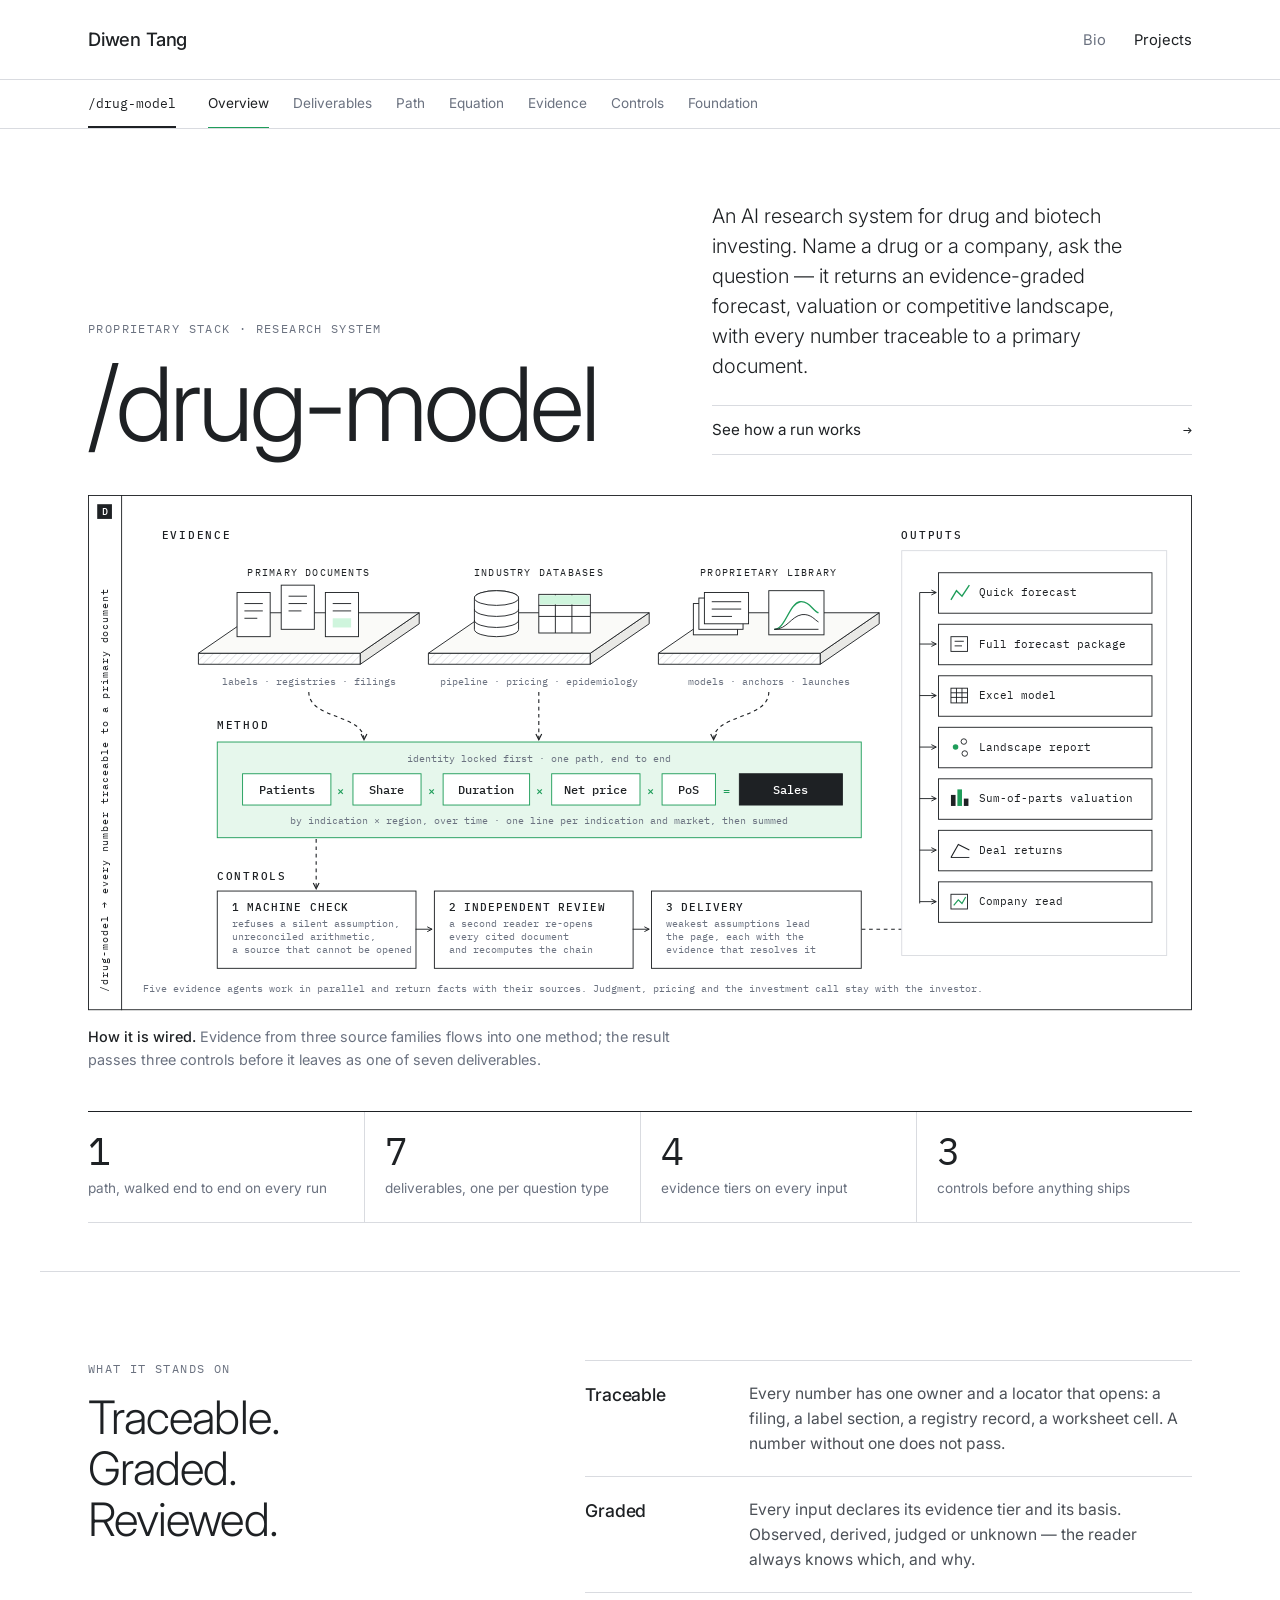
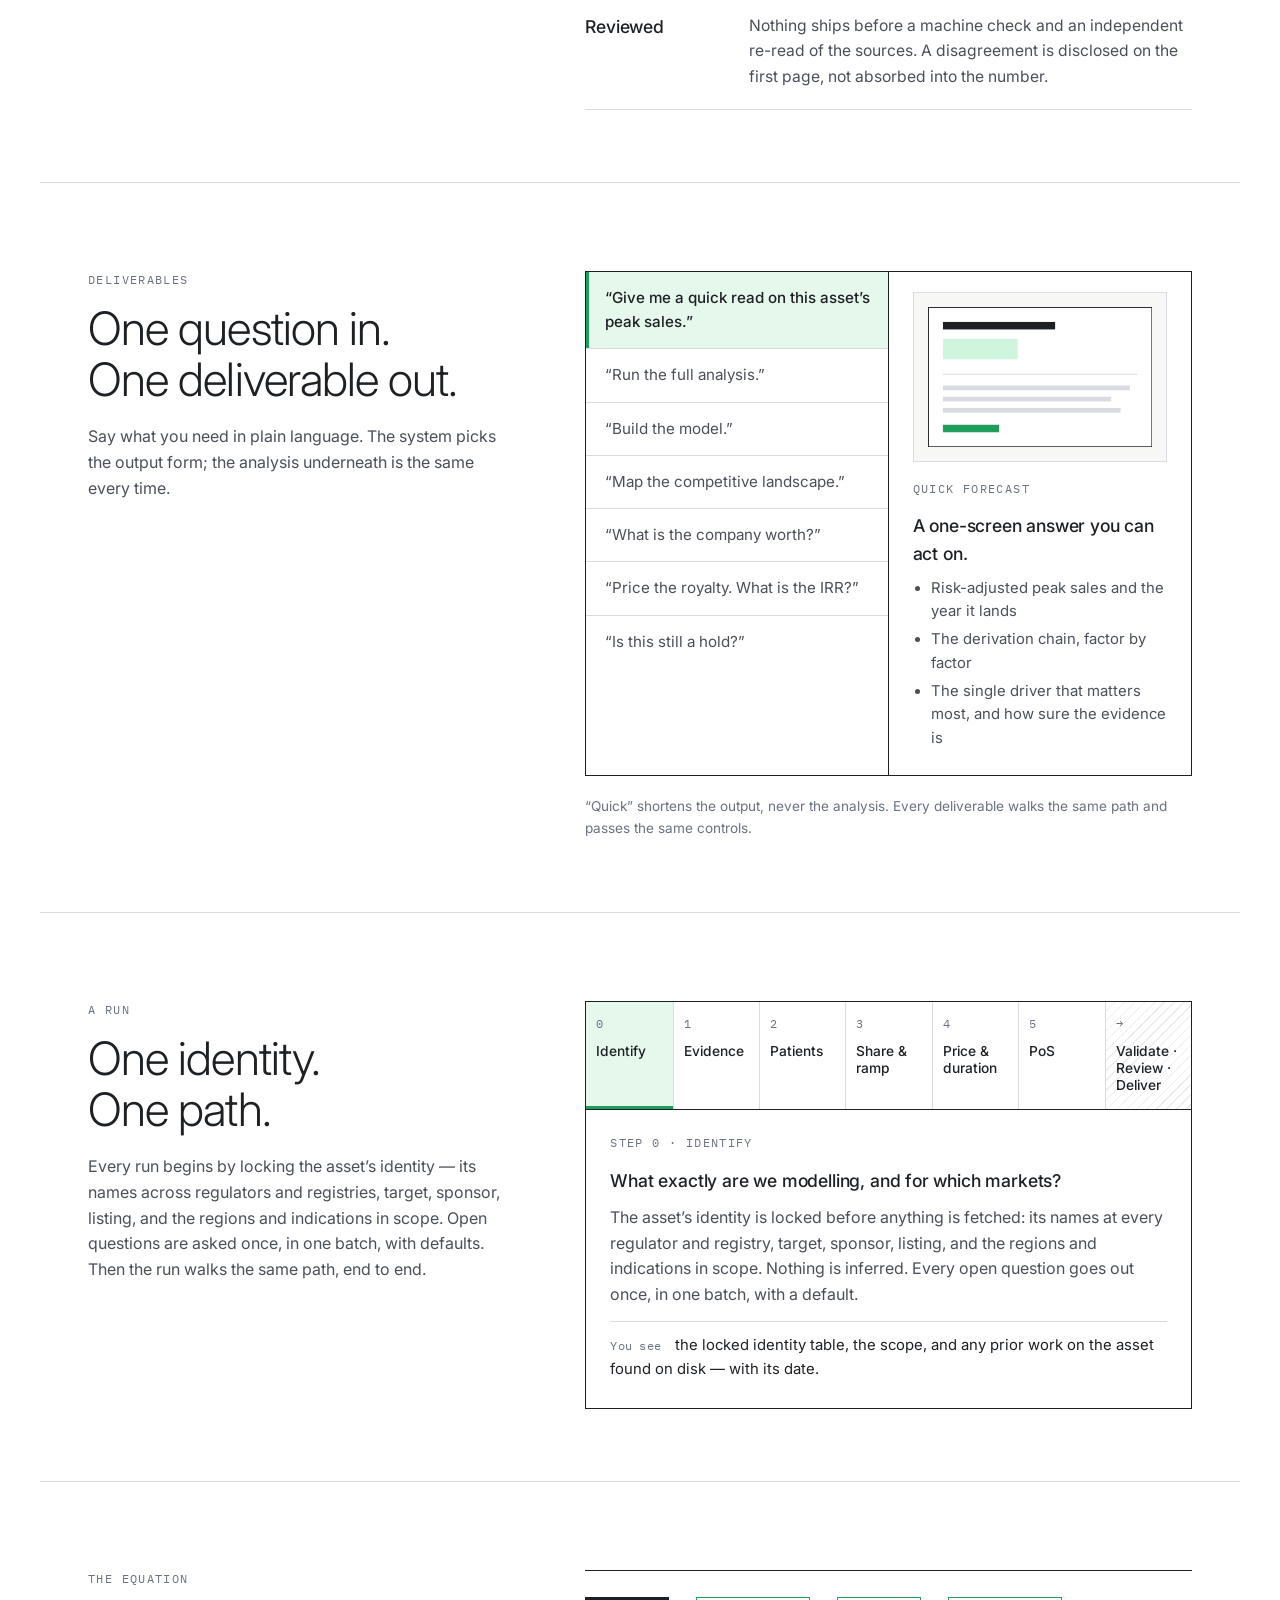
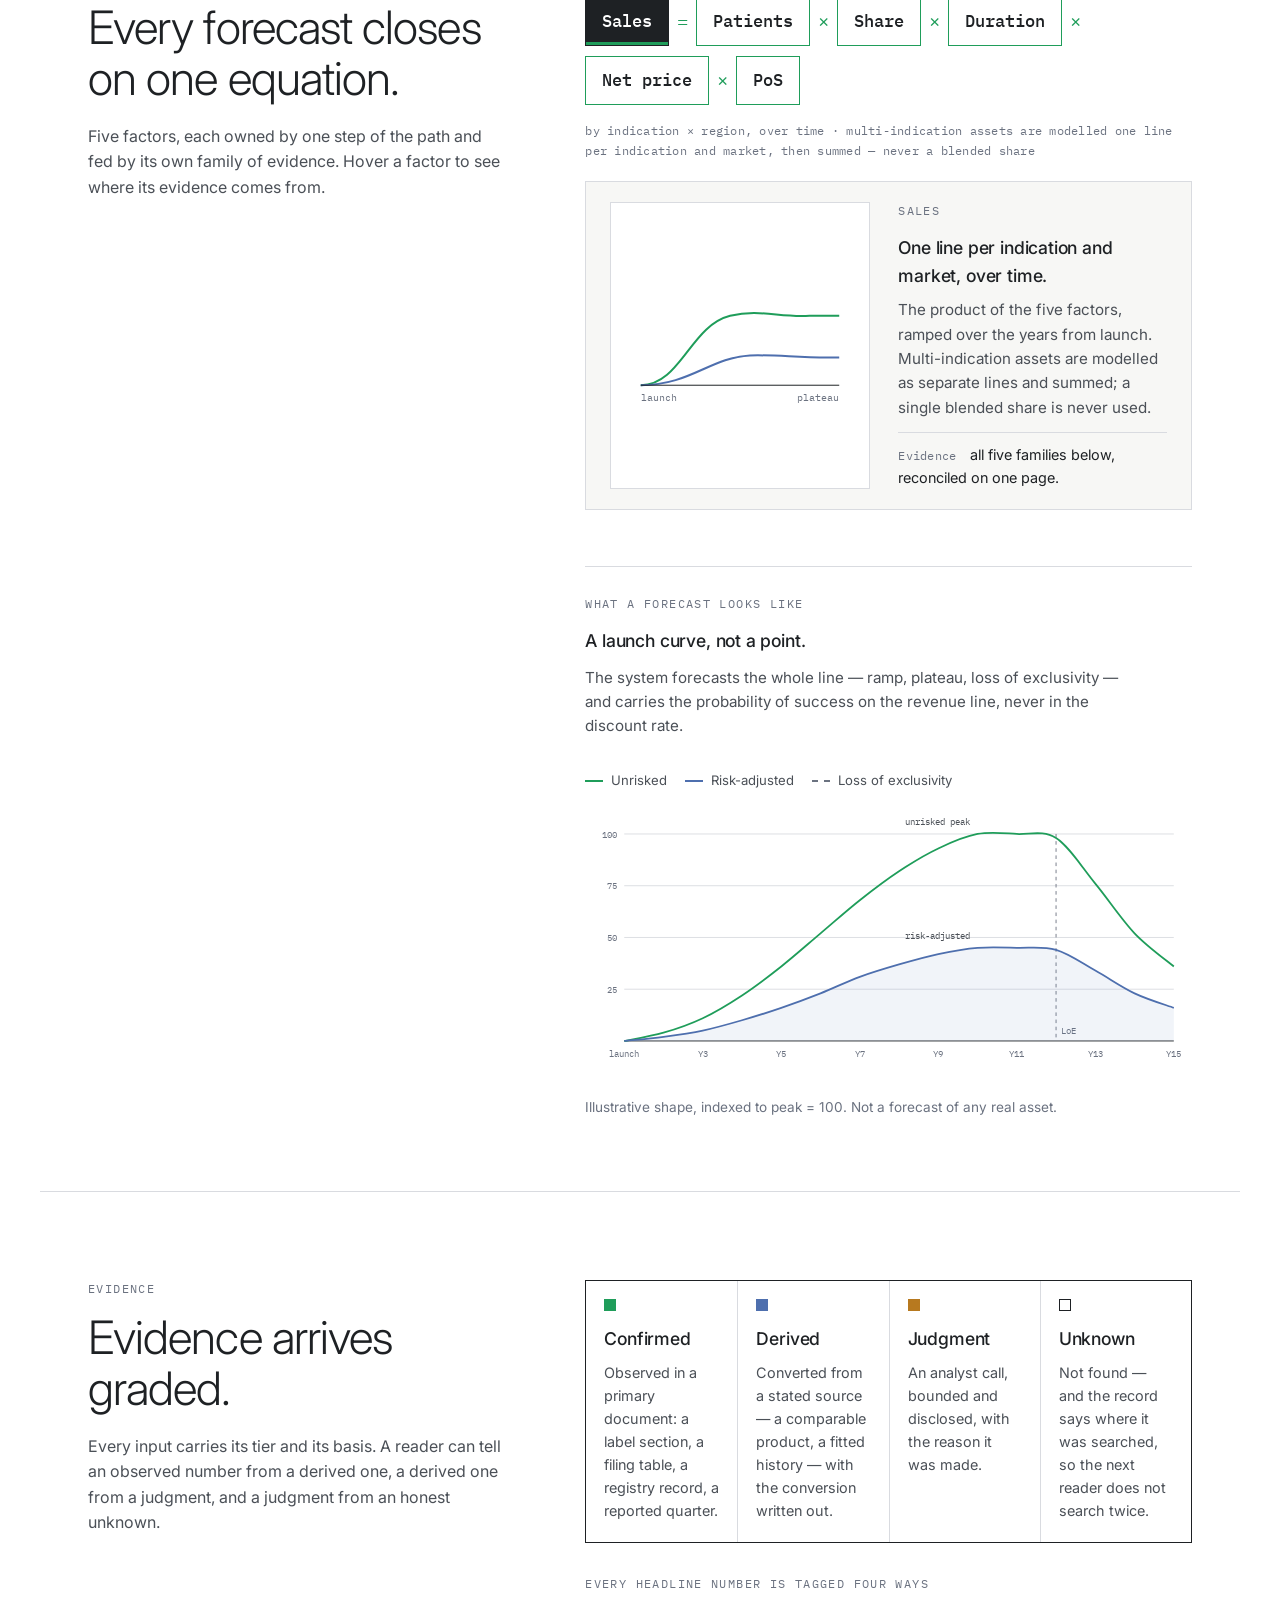
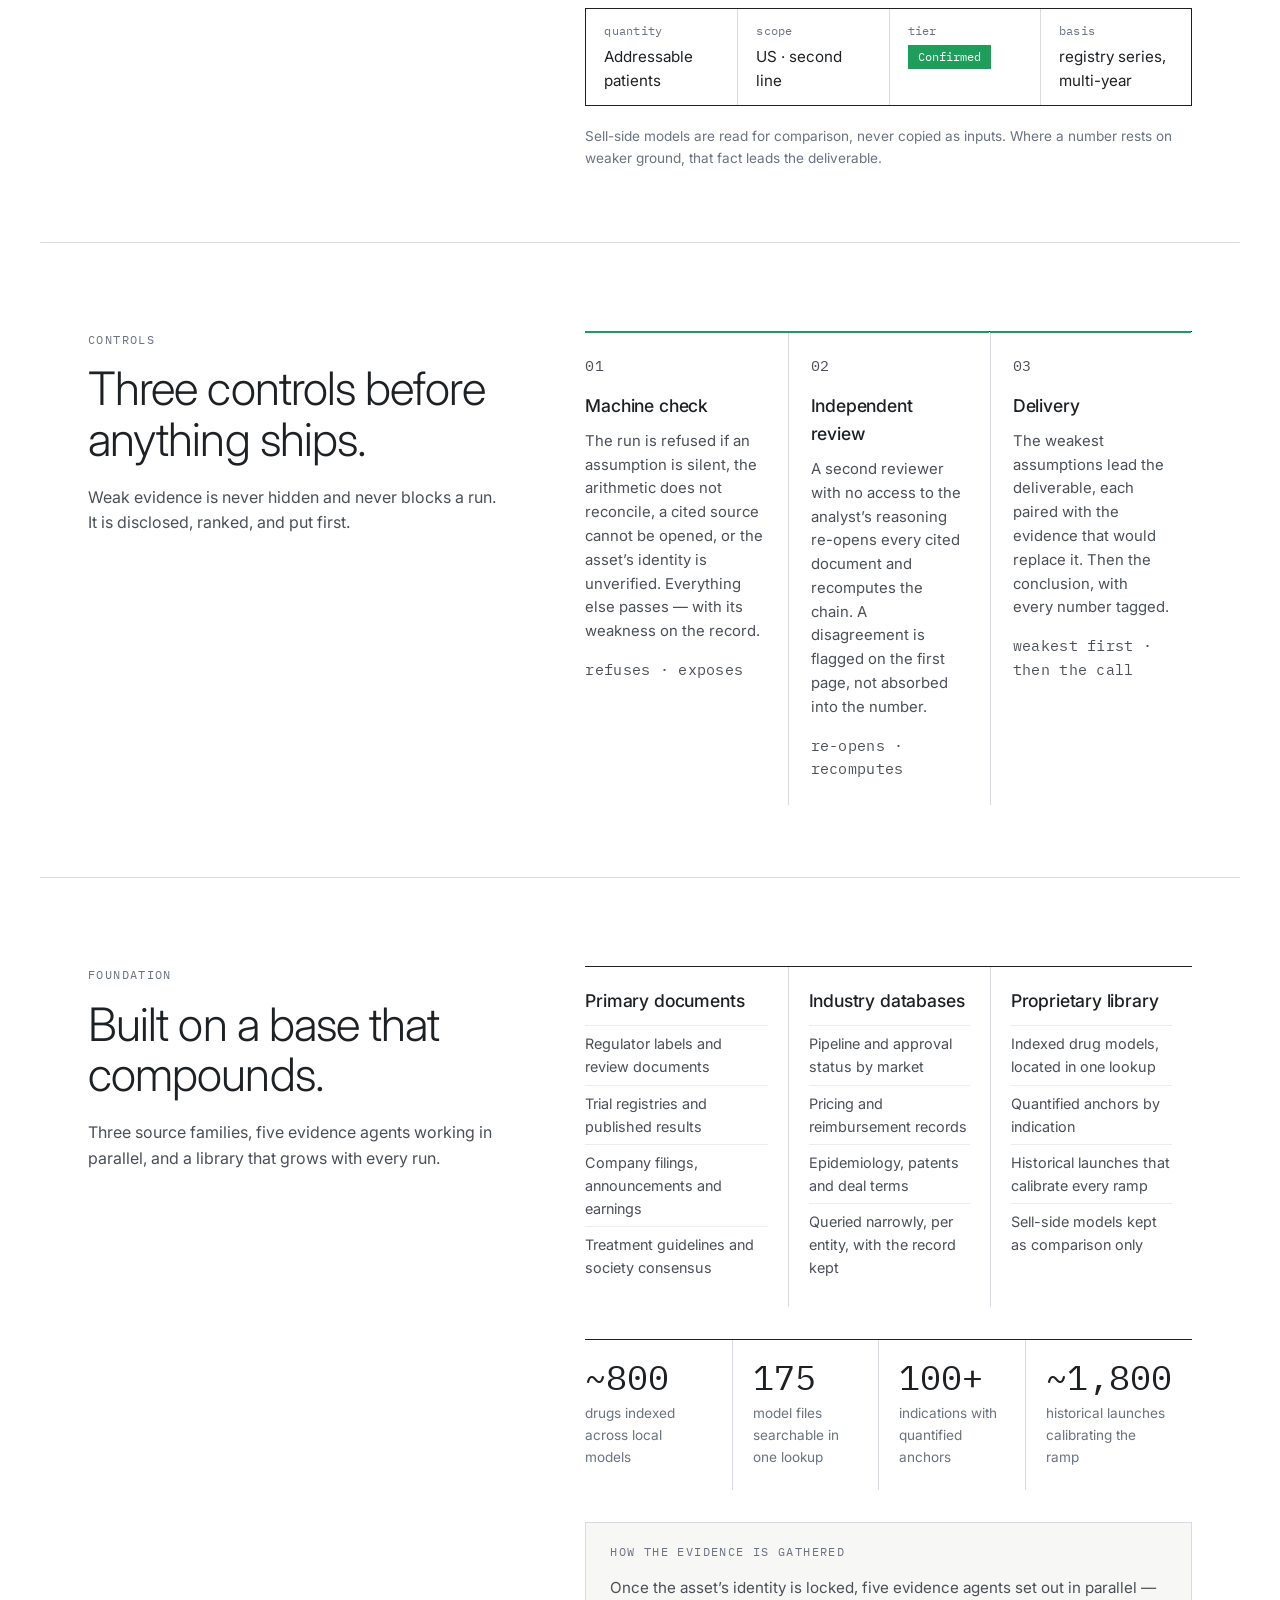
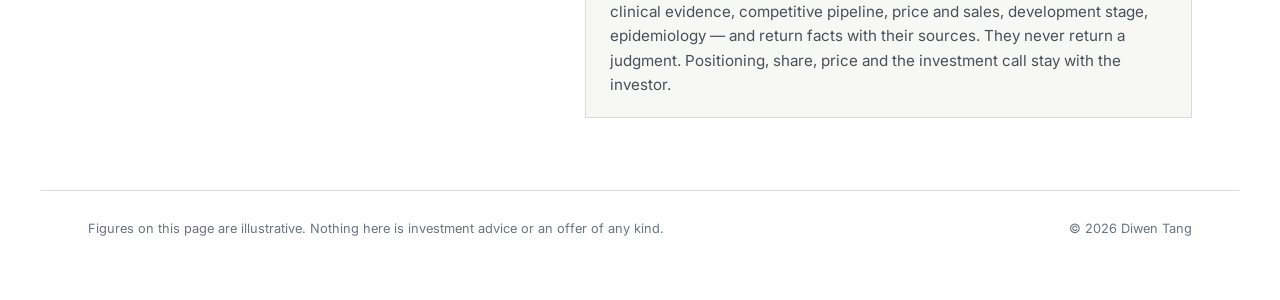
==== drug-model.html @ 46a9dced "Add /drug-model page; unify site type system; Projects as catalogue - drug-model.html/.css/.js: Foun" ====
<!DOCTYPE html>
<html lang="en">
<head>
<meta charset="UTF-8">
<meta name="viewport" content="width=device-width, initial-scale=1.0">
<title>/drug-model — Diwen Tang</title>
<meta name="description" content="/drug-model is an AI research system for drug and biotech investing: name a drug or a company, ask the question, and get an evidence-graded forecast, valuation or competitive landscape with every number traceable to a primary document.">
<link rel="icon" type="image/png" href="favicon.png">
<link rel="preconnect" href="https://fonts.googleapis.com">
<link rel="preconnect" href="https://fonts.gstatic.com" crossorigin>
<link href="https://fonts.googleapis.com/css2?family=Inter:wght@300;400;500;600&family=IBM+Plex+Mono:wght@400;500&display=swap" rel="stylesheet">
<link rel="stylesheet" href="style.css">
<link rel="stylesheet" href="drug-model.css">
</head>
<body class="dm">

<header>
  <div class="header-inner">
    <div class="site-title"><a href="index.html">Diwen Tang</a></div>
    <button class="hamburger" onclick="document.querySelector('.nav-links').classList.toggle('open')" aria-label="Menu">☰</button>
    <ul class="nav-links">
      <li><a href="index.html">Bio</a></li>
      <li><a href="projects.html" aria-current="page">Projects</a></li>
    </ul>
  </div>
</header>

<nav class="subnav" aria-label="Page sections">
  <div class="subnav-inner">
    <span class="subnav-brand">/drug-model</span>
    <ul>
      <li><a href="#overview">Overview</a></li>
      <li><a href="#deliverables">Deliverables</a></li>
      <li><a href="#path">Path</a></li>
      <li><a href="#equation">Equation</a></li>
      <li><a href="#evidence">Evidence</a></li>
      <li><a href="#controls">Controls</a></li>
      <li><a href="#foundation">Foundation</a></li>
    </ul>
  </div>
</nav>

<main class="dm-main">

<!-- ───────────────────────── HERO ───────────────────────── -->
<section id="overview" class="hero wrap">
  <div class="hero-grid">
    <div class="hero-title">
      <p class="eyebrow">Proprietary stack · Research system</p>
      <h1>/drug-model</h1>
    </div>
    <div class="hero-copy">
      <p class="lede">An AI research system for drug and biotech investing. Name a drug or a company, ask the question — it returns an evidence-graded forecast, valuation or competitive landscape, with every number traceable to a primary document.</p>
      <div class="arrow-links">
        <a href="#path">See how a run works <span>→</span></a>
      </div>
    </div>
  </div>

  <figure class="blueprint-wrap" aria-labelledby="bp-caption">
    <div class="blueprint-scroll">
    <svg class="blueprint" viewBox="0 0 1200 560" xmlns="http://www.w3.org/2000/svg" role="img" aria-label="Blueprint of the system: evidence from primary documents, industry databases and a proprietary library flows into one method, passes three controls and leaves as one of seven deliverables.">
      <defs>
        <pattern id="hatch" width="6" height="6" patternUnits="userSpaceOnUse" patternTransform="rotate(45)">
          <line x1="0" y1="0" x2="0" y2="6" stroke="#c9ccd2" stroke-width="1"/>
        </pattern>
        <marker id="chev" viewBox="0 0 8 8" refX="7" refY="4" markerWidth="7" markerHeight="7" orient="auto">
          <path d="M1,1 L7,4 L1,7" fill="none" stroke="currentColor" stroke-width="1.2"/>
        </marker>
      </defs>

      <!-- frame -->
      <rect x="0.5" y="0.5" width="1199" height="559" fill="#fff" stroke="#1e2124"/>
      <!-- left strip -->
      <line x1="36.5" y1="0" x2="36.5" y2="560" stroke="#1e2124"/>
      <rect x="10" y="10" width="16" height="16" fill="#1e2124"/>
      <text x="18" y="22" class="bp-mark" text-anchor="middle">D</text>
      <text class="bp-strip" transform="rotate(-90 22 540)" x="22" y="540">/drug-model → every number traceable to a primary document</text>

      <!-- ===== EVIDENCE ===== -->
      <text x="80" y="48" class="bp-cap">Evidence</text>

      <!-- platform 1: primary documents -->
      <g class="bp-group" data-hl="l-e1" transform="translate(240,0)">
        <text x="0" y="88" class="bp-label" text-anchor="middle">PRIMARY DOCUMENTS</text>
        <polygon points="-120,172 56,172 56,184 -120,184" fill="url(#hatch)" stroke="#1e2124"/>
        <polygon points="56,172 120,128 120,140 56,184" fill="#e9e9e6" stroke="#1e2124"/>
        <polygon points="-120,172 -56,128 120,128 56,172" fill="#fafaf8" stroke="#1e2124"/>
        <!-- documents -->
        <g class="bp-item">
          <rect x="-78" y="106" width="36" height="48" fill="#fff" stroke="#1e2124"/>
          <line x1="-70" y1="118" x2="-50" y2="118" stroke="#1e2124"/><line x1="-70" y1="126" x2="-50" y2="126" stroke="#1e2124"/><line x1="-70" y1="134" x2="-56" y2="134" stroke="#1e2124"/>
          <rect x="-30" y="98" width="36" height="48" fill="#fff" stroke="#1e2124"/>
          <line x1="-22" y1="110" x2="-2" y2="110" stroke="#1e2124"/><line x1="-22" y1="118" x2="-2" y2="118" stroke="#1e2124"/><line x1="-22" y1="126" x2="-8" y2="126" stroke="#1e2124"/>
          <rect x="18" y="106" width="36" height="48" fill="#fff" stroke="#1e2124"/>
          <line x1="26" y1="118" x2="46" y2="118" stroke="#1e2124"/><line x1="26" y1="126" x2="46" y2="126" stroke="#1e2124"/><rect x="26" y="134" width="20" height="10" fill="#cff5dd" stroke="none"/>
        </g>
        <text x="0" y="206" class="bp-sub" text-anchor="middle">labels · registries · filings</text>
      </g>

      <!-- platform 2: industry databases -->
      <g class="bp-group" data-hl="l-e2" transform="translate(490,0)">
        <text x="0" y="88" class="bp-label" text-anchor="middle">INDUSTRY DATABASES</text>
        <polygon points="-120,172 56,172 56,184 -120,184" fill="url(#hatch)" stroke="#1e2124"/>
        <polygon points="56,172 120,128 120,140 56,184" fill="#e9e9e6" stroke="#1e2124"/>
        <polygon points="-120,172 -56,128 120,128 56,172" fill="#fafaf8" stroke="#1e2124"/>
        <g class="bp-item">
          <!-- cylinder -->
          <path d="M-70,112 a24,8 0 0 1 48,0 v34 a24,8 0 0 1 -48,0 z" fill="#fff" stroke="#1e2124"/>
          <ellipse cx="-46" cy="112" rx="24" ry="8" fill="#fff" stroke="#1e2124"/>
          <path d="M-70,124 a24,8 0 0 0 48,0" fill="none" stroke="#1e2124"/>
          <path d="M-70,136 a24,8 0 0 0 48,0" fill="none" stroke="#1e2124"/>
          <!-- table -->
          <rect x="0" y="108" width="56" height="42" fill="#fff" stroke="#1e2124"/>
          <line x1="0" y1="120" x2="56" y2="120" stroke="#1e2124"/><line x1="0" y1="132" x2="56" y2="132" stroke="#1e2124"/>
          <line x1="18" y1="108" x2="18" y2="150" stroke="#1e2124"/><line x1="36" y1="108" x2="36" y2="150" stroke="#1e2124"/>
          <rect x="1" y="109" width="54" height="10" fill="#cff5dd" stroke="none"/>
        </g>
        <text x="0" y="206" class="bp-sub" text-anchor="middle">pipeline · pricing · epidemiology</text>
      </g>

      <!-- platform 3: proprietary library -->
      <g class="bp-group" data-hl="l-e3" transform="translate(740,0)">
        <text x="0" y="88" class="bp-label" text-anchor="middle">PROPRIETARY LIBRARY</text>
        <polygon points="-120,172 56,172 56,184 -120,184" fill="url(#hatch)" stroke="#1e2124"/>
        <polygon points="56,172 120,128 120,140 56,184" fill="#e9e9e6" stroke="#1e2124"/>
        <polygon points="-120,172 -56,128 120,128 56,172" fill="#fafaf8" stroke="#1e2124"/>
        <g class="bp-item">
          <!-- stacked sheets -->
          <rect x="-82" y="118" width="48" height="34" fill="#fff" stroke="#1e2124"/>
          <rect x="-76" y="112" width="48" height="34" fill="#fff" stroke="#1e2124"/>
          <rect x="-70" y="106" width="48" height="34" fill="#fff" stroke="#1e2124"/>
          <line x1="-62" y1="116" x2="-30" y2="116" stroke="#1e2124"/><line x1="-62" y1="124" x2="-30" y2="124" stroke="#1e2124"/><line x1="-62" y1="132" x2="-40" y2="132" stroke="#1e2124"/>
          <!-- launch curves -->
          <rect x="0" y="104" width="60" height="48" fill="#fff" stroke="#1e2124"/>
          <path d="M6,146 C18,146 22,118 34,116 C44,115 48,126 54,128" fill="none" stroke="#1f9d5a" stroke-width="1.5"/>
          <path d="M6,146 C20,146 24,132 36,130 C46,129 50,136 54,138" fill="none" stroke="#1e2124" stroke-width="1"/>
          <line x1="6" y1="146" x2="54" y2="146" stroke="#1e2124"/>
        </g>
        <text x="0" y="206" class="bp-sub" text-anchor="middle">models · anchors · launches</text>
      </g>

      <!-- connectors evidence -> method -->
      <path id="l-e1" class="bp-flow" d="M240,214 C240,244 300,238 300,266" marker-end="url(#chev)"/>
      <path id="l-e2" class="bp-flow" d="M490,214 C490,240 490,240 490,266" marker-end="url(#chev)"/>
      <path id="l-e3" class="bp-flow" d="M740,214 C740,244 680,238 680,266" marker-end="url(#chev)"/>

      <!-- ===== METHOD ===== -->
      <g class="bp-group" data-hl="l-e1 l-e2 l-e3 l-c">
        <text x="140" y="254" class="bp-cap">Method</text>
        <rect x="140.5" y="268.5" width="700" height="104" fill="#e6f7ec" stroke="#1f9d5a"/>
        <g class="bp-pills">
          <rect x="168" y="303" width="96" height="34" fill="#fff" stroke="#1f9d5a"/><text x="216" y="325" text-anchor="middle">Patients</text>
          <text x="275" y="326" class="bp-op" text-anchor="middle">×</text>
          <rect x="288" y="303" width="74" height="34" fill="#fff" stroke="#1f9d5a"/><text x="325" y="325" text-anchor="middle">Share</text>
          <text x="373" y="326" class="bp-op" text-anchor="middle">×</text>
          <rect x="386" y="303" width="94" height="34" fill="#fff" stroke="#1f9d5a"/><text x="433" y="325" text-anchor="middle">Duration</text>
          <text x="491" y="326" class="bp-op" text-anchor="middle">×</text>
          <rect x="504" y="303" width="96" height="34" fill="#fff" stroke="#1f9d5a"/><text x="552" y="325" text-anchor="middle">Net price</text>
          <text x="611" y="326" class="bp-op" text-anchor="middle">×</text>
          <rect x="624" y="303" width="58" height="34" fill="#fff" stroke="#1f9d5a"/><text x="653" y="325" text-anchor="middle">PoS</text>
          <text x="694" y="326" class="bp-op" text-anchor="middle">=</text>
          <rect x="708" y="303" width="112" height="34" fill="#1e2124" stroke="#1e2124"/><text x="764" y="325" text-anchor="middle" class="bp-white">Sales</text>
        </g>
        <text x="490" y="358" class="bp-sub" text-anchor="middle">by indication × region, over time · one line per indication and market, then summed</text>
        <text x="490" y="290" class="bp-sub" text-anchor="middle">identity locked first · one path, end to end</text>
      </g>

      <!-- connector method -> controls -->
      <path id="l-c" class="bp-flow" d="M248,374 L248,428" marker-end="url(#chev)"/>

      <!-- ===== CONTROLS ===== -->
      <g class="bp-group" data-hl="l-c l-o">
        <text x="140" y="418" class="bp-cap">Controls</text>
        <g class="bp-gate">
          <rect x="140.5" y="430.5" width="216" height="84" fill="#fff" stroke="#1e2124"/>
          <text x="156" y="452" class="bp-gate-t">1  MACHINE CHECK</text>
          <text x="156" y="470" class="bp-sub">refuses a silent assumption,</text>
          <text x="156" y="484" class="bp-sub">unreconciled arithmetic,</text>
          <text x="156" y="498" class="bp-sub">a source that cannot be opened</text>
        </g>
        <line x1="356" y1="472" x2="374" y2="472" stroke="#1e2124" marker-end="url(#chev)"/>
        <g class="bp-gate">
          <rect x="376.5" y="430.5" width="216" height="84" fill="#fff" stroke="#1e2124"/>
          <text x="392" y="452" class="bp-gate-t">2  INDEPENDENT REVIEW</text>
          <text x="392" y="470" class="bp-sub">a second reader re-opens</text>
          <text x="392" y="484" class="bp-sub">every cited document</text>
          <text x="392" y="498" class="bp-sub">and recomputes the chain</text>
        </g>
        <line x1="592" y1="472" x2="610" y2="472" stroke="#1e2124" marker-end="url(#chev)"/>
        <g class="bp-gate">
          <rect x="612.5" y="430.5" width="228" height="84" fill="#fff" stroke="#1e2124"/>
          <text x="628" y="452" class="bp-gate-t">3  DELIVERY</text>
          <text x="628" y="470" class="bp-sub">weakest assumptions lead</text>
          <text x="628" y="484" class="bp-sub">the page, each with the</text>
          <text x="628" y="498" class="bp-sub">evidence that resolves it</text>
        </g>
      </g>

      <!-- connector controls -> outputs -->
      <path id="l-o" class="bp-flow" d="M841,472 L904,472 L904,444"/>

      <!-- ===== OUTPUTS ===== -->
      <g class="bp-group" data-hl="l-o">
        <text x="884" y="48" class="bp-cap">Outputs</text>
        <rect x="884.5" y="60.5" width="288" height="440" fill="#fff" stroke="#d9dbe0"/>
        <line x1="904" y1="106" x2="904" y2="444" stroke="#1e2124"/>
        <g class="bp-out">
          <line x1="904" y1="106" x2="922" y2="106" stroke="#1e2124" marker-end="url(#chev)"/>
          <rect x="924.5" y="84.5" width="232" height="44" fill="#fff" stroke="#1e2124"/>
          <path d="M938,114 L944,104 L950,110 L958,98" fill="none" stroke="#1f9d5a" stroke-width="1.5"/>
          <text x="968" y="110">Quick forecast</text>
        </g>
        <g class="bp-out">
          <line x1="904" y1="162" x2="922" y2="162" stroke="#1e2124" marker-end="url(#chev)"/>
          <rect x="924.5" y="140.5" width="232" height="44" fill="#fff" stroke="#1e2124"/>
          <rect x="938" y="154" width="18" height="16" fill="none" stroke="#1e2124"/><line x1="942" y1="159" x2="952" y2="159" stroke="#1e2124"/><line x1="942" y1="164" x2="950" y2="164" stroke="#1e2124"/>
          <text x="968" y="166">Full forecast package</text>
        </g>
        <g class="bp-out">
          <line x1="904" y1="218" x2="922" y2="218" stroke="#1e2124" marker-end="url(#chev)"/>
          <rect x="924.5" y="196.5" width="232" height="44" fill="#fff" stroke="#1e2124"/>
          <rect x="938" y="210" width="18" height="16" fill="none" stroke="#1e2124"/><line x1="938" y1="215" x2="956" y2="215" stroke="#1e2124"/><line x1="938" y1="220" x2="956" y2="220" stroke="#1e2124"/><line x1="944" y1="210" x2="944" y2="226" stroke="#1e2124"/><line x1="950" y1="210" x2="950" y2="226" stroke="#1e2124"/>
          <text x="968" y="222">Excel model</text>
        </g>
        <g class="bp-out">
          <line x1="904" y1="274" x2="922" y2="274" stroke="#1e2124" marker-end="url(#chev)"/>
          <rect x="924.5" y="252.5" width="232" height="44" fill="#fff" stroke="#1e2124"/>
          <circle cx="943" cy="274" r="3" fill="#1f9d5a"/><circle cx="952" cy="268" r="3" fill="none" stroke="#1e2124"/><circle cx="953" cy="281" r="3" fill="none" stroke="#1e2124"/>
          <text x="968" y="278">Landscape report</text>
        </g>
        <g class="bp-out">
          <line x1="904" y1="330" x2="922" y2="330" stroke="#1e2124" marker-end="url(#chev)"/>
          <rect x="924.5" y="308.5" width="232" height="44" fill="#fff" stroke="#1e2124"/>
          <rect x="938" y="326" width="5" height="12" fill="#1e2124"/><rect x="945" y="320" width="5" height="18" fill="#1f9d5a"/><rect x="952" y="330" width="5" height="8" fill="#1e2124"/>
          <text x="968" y="334">Sum-of-parts valuation</text>
        </g>
        <g class="bp-out">
          <line x1="904" y1="386" x2="922" y2="386" stroke="#1e2124" marker-end="url(#chev)"/>
          <rect x="924.5" y="364.5" width="232" height="44" fill="#fff" stroke="#1e2124"/>
          <path d="M938,394 L946,380 L958,386" fill="none" stroke="#1e2124" stroke-width="1.2"/><line x1="938" y1="394" x2="958" y2="394" stroke="#1e2124"/>
          <text x="968" y="390">Deal returns</text>
        </g>
        <g class="bp-out">
          <line x1="904" y1="442" x2="922" y2="442" stroke="#1e2124" marker-end="url(#chev)"/>
          <rect x="924.5" y="420.5" width="232" height="44" fill="#fff" stroke="#1e2124"/>
          <rect x="938" y="434" width="18" height="16" fill="none" stroke="#1e2124"/><path d="M941,446 L946,440 L950,444 L954,437" fill="none" stroke="#1f9d5a" stroke-width="1.3"/>
          <text x="968" y="446">Company read</text>
        </g>
      </g>

      <!-- foot note -->
      <text x="60" y="540" class="bp-sub">Five evidence agents work in parallel and return facts with their sources. Judgment, pricing and the investment call stay with the investor.</text>
    </svg>
    </div>
    <p class="bp-hint" aria-hidden="true">Swipe sideways to explore the diagram →</p>
    <figcaption id="bp-caption" class="bp-caption">
      <strong>How it is wired.</strong> Evidence from three source families flows into one method; the result passes three controls before it leaves as one of seven deliverables.
    </figcaption>
  </figure>

  <div class="stat-row" aria-label="At a glance">
    <div class="stat"><span class="stat-n" data-count="1">1</span><span class="stat-l">path, walked end to end on every run</span></div>
    <div class="stat"><span class="stat-n" data-count="7">7</span><span class="stat-l">deliverables, one per question type</span></div>
    <div class="stat"><span class="stat-n" data-count="4">4</span><span class="stat-l">evidence tiers on every input</span></div>
    <div class="stat"><span class="stat-n" data-count="3">3</span><span class="stat-l">controls before anything ships</span></div>
  </div>
</section>

<!-- ───────────────────────── COMMITMENTS ───────────────────────── -->
<section class="band wrap" id="commitments">
  <div class="split">
    <div class="split-head">
      <p class="eyebrow">What it stands on</p>
      <h2>Traceable.<br>Graded.<br>Reviewed.</h2>
    </div>
    <div class="split-body">
      <div class="rows">
        <div class="row">
          <h3>Traceable</h3>
          <p>Every number has one owner and a locator that opens: a filing, a label section, a registry record, a worksheet cell. A number without one does not pass.</p>
        </div>
        <div class="row">
          <h3>Graded</h3>
          <p>Every input declares its evidence tier and its basis. Observed, derived, judged or unknown — the reader always knows which, and why.</p>
        </div>
        <div class="row">
          <h3>Reviewed</h3>
          <p>Nothing ships before a machine check and an independent re-read of the sources. A disagreement is disclosed on the first page, not absorbed into the number.</p>
        </div>
      </div>
    </div>
  </div>
</section>

<!-- ───────────────────────── DELIVERABLES ───────────────────────── -->
<section id="deliverables" class="band wrap">
  <div class="split">
    <div class="split-head">
      <p class="eyebrow">Deliverables</p>
      <h2>One question in.<br>One deliverable out.</h2>
      <p class="sub">Say what you need in plain language. The system picks the output form; the analysis underneath is the same every time.</p>
    </div>
    <div class="split-body">
      <div class="picker" data-component="picker">
        <ul class="picker-list" role="tablist" aria-label="Question types">
          <li><button role="tab" aria-selected="true" data-key="quick">“Give me a quick read on this asset’s peak sales.”</button></li>
          <li><button role="tab" aria-selected="false" data-key="full">“Run the full analysis.”</button></li>
          <li><button role="tab" aria-selected="false" data-key="excel">“Build the model.”</button></li>
          <li><button role="tab" aria-selected="false" data-key="landscape">“Map the competitive landscape.”</button></li>
          <li><button role="tab" aria-selected="false" data-key="sotp">“What is the company worth?”</button></li>
          <li><button role="tab" aria-selected="false" data-key="deal">“Price the royalty. What is the IRR?”</button></li>
          <li><button role="tab" aria-selected="false" data-key="company">“Is this still a hold?”</button></li>
        </ul>
        <div class="picker-card" role="tabpanel">
          <div class="picker-preview" aria-hidden="true">
            <svg viewBox="0 0 240 150" class="pv pv-quick"><rect x="0.5" y="0.5" width="239" height="149" fill="#fff" stroke="#1e2124"/><rect x="16" y="16" width="120" height="8" fill="#1e2124"/><rect x="16" y="34" width="80" height="22" fill="#cff5dd"/><line x1="16" y1="72" x2="224" y2="72" stroke="#d9dbe0"/><rect x="16" y="84" width="200" height="5" fill="#d9dbe0"/><rect x="16" y="96" width="180" height="5" fill="#d9dbe0"/><rect x="16" y="108" width="190" height="5" fill="#d9dbe0"/><rect x="16" y="126" width="60" height="8" fill="#1f9d5a"/></svg>
            <svg viewBox="0 0 240 150" class="pv pv-full"><rect x="0.5" y="0.5" width="150" height="149" fill="#fff" stroke="#1e2124"/><rect x="12" y="12" width="90" height="7" fill="#1e2124"/><rect x="12" y="28" width="126" height="34" fill="#fff" stroke="#1f9d5a"/><line x1="12" y1="40" x2="138" y2="40" stroke="#1f9d5a"/><line x1="12" y1="51" x2="138" y2="51" stroke="#1f9d5a"/><rect x="12" y="72" width="120" height="4" fill="#d9dbe0"/><rect x="12" y="82" width="110" height="4" fill="#d9dbe0"/><rect x="12" y="92" width="118" height="4" fill="#d9dbe0"/><rect x="12" y="102" width="100" height="4" fill="#d9dbe0"/><rect x="168.5" y="24.5" width="64" height="100" fill="#fff" stroke="#1e2124"/><rect x="176" y="34" width="40" height="5" fill="#1e2124"/><rect x="176" y="48" width="48" height="4" fill="#d9dbe0"/><rect x="176" y="58" width="44" height="4" fill="#d9dbe0"/><rect x="176" y="68" width="48" height="4" fill="#d9dbe0"/><rect x="176" y="104" width="30" height="8" fill="#1f9d5a"/></svg>
            <svg viewBox="0 0 240 150" class="pv pv-excel"><rect x="0.5" y="0.5" width="239" height="149" fill="#fff" stroke="#1e2124"/><g stroke="#d9dbe0"><line x1="0" y1="30" x2="240" y2="30"/><line x1="0" y1="50" x2="240" y2="50"/><line x1="0" y1="70" x2="240" y2="70"/><line x1="0" y1="90" x2="240" y2="90"/><line x1="0" y1="110" x2="240" y2="110"/><line x1="0" y1="130" x2="240" y2="130"/><line x1="70" y1="0" x2="70" y2="150"/><line x1="112" y1="0" x2="112" y2="150"/><line x1="154" y1="0" x2="154" y2="150"/><line x1="196" y1="0" x2="196" y2="150"/></g><rect x="0" y="0" width="240" height="30" fill="#f1f2f0"/><rect x="8" y="12" width="48" height="6" fill="#1e2124"/><rect x="78" y="12" width="26" height="6" fill="#6b7280"/><rect x="120" y="12" width="26" height="6" fill="#6b7280"/><rect x="162" y="12" width="26" height="6" fill="#6b7280"/><rect x="204" y="12" width="26" height="6" fill="#6b7280"/><rect x="8" y="58" width="40" height="4" fill="#6b7280"/><rect x="8" y="78" width="46" height="4" fill="#6b7280"/><rect x="8" y="98" width="36" height="4" fill="#6b7280"/><rect x="8" y="118" width="44" height="4" fill="#6b7280"/><rect x="8" y="136" width="50" height="5" fill="#1e2124"/><rect x="80" y="136" width="24" height="5" fill="#1f9d5a"/><rect x="122" y="136" width="24" height="5" fill="#1f9d5a"/><rect x="164" y="136" width="24" height="5" fill="#1f9d5a"/><rect x="206" y="136" width="24" height="5" fill="#1f9d5a"/></svg>
            <svg viewBox="0 0 240 150" class="pv pv-landscape"><rect x="0.5" y="0.5" width="239" height="149" fill="#fff" stroke="#1e2124"/><rect x="16" y="14" width="100" height="7" fill="#1e2124"/><rect x="16" y="32" width="208" height="4" fill="#d9dbe0"/><rect x="16" y="41" width="190" height="4" fill="#d9dbe0"/><rect x="16.5" y="58.5" width="207" height="70" fill="#fff" stroke="#1e2124"/><line x1="120" y1="58" x2="120" y2="128" stroke="#d9dbe0"/><line x1="16" y1="93" x2="224" y2="93" stroke="#d9dbe0"/><circle cx="150" cy="76" r="5" fill="#1f9d5a"/><circle cx="60" cy="80" r="4" fill="none" stroke="#1e2124"/><circle cx="88" cy="110" r="4" fill="none" stroke="#1e2124"/><circle cx="180" cy="104" r="4" fill="none" stroke="#1e2124"/><circle cx="196" cy="70" r="4" fill="none" stroke="#1e2124"/></svg>
            <svg viewBox="0 0 240 150" class="pv pv-sotp"><rect x="0.5" y="0.5" width="239" height="149" fill="#fff" stroke="#1e2124"/><rect x="30" y="96" width="30" height="34" fill="#1e2124"/><rect x="68" y="78" width="30" height="52" fill="#1e2124"/><rect x="106" y="112" width="30" height="18" fill="#1e2124"/><rect x="144" y="60" width="30" height="70" fill="#4e6fae"/><rect x="182" y="40" width="30" height="90" fill="#1f9d5a"/><line x1="20" y1="130" x2="224" y2="130" stroke="#1e2124"/><rect x="30" y="18" width="70" height="6" fill="#1e2124"/><rect x="30" y="30" width="50" height="4" fill="#d9dbe0"/></svg>
            <svg viewBox="0 0 240 150" class="pv pv-deal"><rect x="0.5" y="0.5" width="239" height="149" fill="#fff" stroke="#1e2124"/><path d="M20,124 C60,124 70,70 110,56 C140,46 160,56 190,52 L220,52" fill="none" stroke="#1f9d5a" stroke-width="2"/><path d="M20,124 C70,124 90,96 130,94 C160,93 180,98 220,96" fill="none" stroke="#1e2124" stroke-width="1.5"/><line x1="20" y1="124" x2="220" y2="124" stroke="#1e2124"/><rect x="20" y="16" width="60" height="6" fill="#1e2124"/><rect x="160" y="16" width="60" height="18" fill="#cff5dd"/></svg>
            <svg viewBox="0 0 240 150" class="pv pv-company"><rect x="0.5" y="0.5" width="239" height="149" fill="#fff" stroke="#1e2124"/><rect x="16" y="14" width="110" height="7" fill="#1e2124"/><path d="M16,110 C40,100 60,60 90,70 C120,80 140,40 170,44 C195,47 210,60 224,54" fill="none" stroke="#1e2124" stroke-width="1.5"/><line x1="16" y1="128" x2="224" y2="128" stroke="#1e2124"/><rect x="16" y="36" width="80" height="4" fill="#d9dbe0"/><rect x="16" y="45" width="60" height="4" fill="#d9dbe0"/><rect x="170" y="100" width="40" height="8" fill="#1f9d5a"/></svg>
          </div>
          <div class="picker-text">
            <p class="eyebrow picker-kicker"></p>
            <h3 class="picker-title"></h3>
            <ul class="picker-bullets"></ul>
          </div>
        </div>
      </div>
      <p class="footnote">“Quick” shortens the output, never the analysis. Every deliverable walks the same path and passes the same controls.</p>
    </div>
  </div>
</section>

<!-- ───────────────────────── PATH ───────────────────────── -->
<section id="path" class="band wrap">
  <div class="split">
    <div class="split-head">
      <p class="eyebrow">A run</p>
      <h2>One identity.<br>One path.</h2>
      <p class="sub">Every run begins by locking the asset’s identity — its names across regulators and registries, target, sponsor, listing, and the regions and indications in scope. Open questions are asked once, in one batch, with defaults. Then the run walks the same path, end to end.</p>
    </div>
    <div class="split-body">
      <div class="stepper" data-component="stepper">
        <ol class="step-track" role="tablist" aria-label="Steps of a run">
          <li><button role="tab" aria-selected="true" data-step="0"><span class="step-n">0</span><span class="step-name">Identify</span></button></li>
          <li><button role="tab" aria-selected="false" data-step="1"><span class="step-n">1</span><span class="step-name">Evidence</span></button></li>
          <li><button role="tab" aria-selected="false" data-step="2"><span class="step-n">2</span><span class="step-name">Patients</span></button></li>
          <li><button role="tab" aria-selected="false" data-step="3"><span class="step-n">3</span><span class="step-name">Share &amp; ramp</span></button></li>
          <li><button role="tab" aria-selected="false" data-step="4"><span class="step-n">4</span><span class="step-name">Price &amp; duration</span></button></li>
          <li><button role="tab" aria-selected="false" data-step="5"><span class="step-n">5</span><span class="step-name">PoS</span></button></li>
          <li class="step-exit"><button role="tab" aria-selected="false" data-step="6"><span class="step-n">→</span><span class="step-name">Validate · Review · Deliver</span></button></li>
        </ol>
        <div class="step-panel" role="tabpanel">
          <p class="eyebrow step-kicker"></p>
          <h3 class="step-q"></h3>
          <p class="step-a"></p>
          <p class="step-see"><span class="mono">You see</span> <span class="step-see-text"></span></p>
        </div>
      </div>
    </div>
  </div>
</section>

<!-- ───────────────────────── EQUATION ───────────────────────── -->
<section id="equation" class="band wrap">
  <div class="split">
    <div class="split-head">
      <p class="eyebrow">The equation</p>
      <h2>Every forecast closes on one equation.</h2>
      <p class="sub">Five factors, each owned by one step of the path and fed by its own family of evidence. Hover a factor to see where its evidence comes from.</p>
    </div>
    <div class="split-body">
      <div class="equation" data-component="equation">
        <div class="eq-line" aria-label="Sales equals patients times share times duration times net price times probability of success">
          <button class="eq-term is-sales" data-term="sales">Sales</button>
          <span class="eq-op">=</span>
          <button class="eq-term" data-term="patients">Patients</button>
          <span class="eq-op">×</span>
          <button class="eq-term" data-term="share">Share</button>
          <span class="eq-op">×</span>
          <button class="eq-term" data-term="duration">Duration</button>
          <span class="eq-op">×</span>
          <button class="eq-term" data-term="price">Net price</button>
          <span class="eq-op">×</span>
          <button class="eq-term" data-term="pos">PoS</button>
        </div>
        <p class="eq-note mono">by indication × region, over time · multi-indication assets are modelled one line per indication and market, then summed — never a blended share</p>

        <div class="eq-detail">
          <div class="eq-figure" aria-hidden="true">
            <svg viewBox="0 0 260 120" class="eqf eqf-patients"><rect x="20" y="16" width="220" height="14" fill="#1f9d5a"/><rect x="40" y="36" width="180" height="14" fill="#1f9d5a" opacity=".8"/><rect x="62" y="56" width="136" height="14" fill="#1f9d5a" opacity=".6"/><rect x="86" y="76" width="88" height="14" fill="#1f9d5a" opacity=".45"/><rect x="106" y="96" width="48" height="14" fill="#1e2124"/></svg>
            <svg viewBox="0 0 260 120" class="eqf eqf-share"><line x1="30" y1="60" x2="230" y2="60" stroke="#d9dbe0" stroke-width="10"/><line x1="90" y1="60" x2="176" y2="60" stroke="#1f9d5a" stroke-width="10"/><line x1="90" y1="44" x2="90" y2="76" stroke="#1e2124"/><line x1="176" y1="44" x2="176" y2="76" stroke="#1e2124"/><rect x="128" y="46" width="5" height="28" fill="#1e2124"/><text x="30" y="96" class="eqf-t">low</text><text x="230" y="96" class="eqf-t" text-anchor="end">high</text></svg>
            <svg viewBox="0 0 260 120" class="eqf eqf-duration"><rect x="30" y="50" width="200" height="20" fill="#d9dbe0"/><rect x="30" y="50" width="86" height="20" fill="#1f9d5a"/><rect x="118" y="50" width="56" height="20" fill="#1f9d5a" opacity=".55"/><line x1="30" y1="40" x2="30" y2="80" stroke="#1e2124"/><text x="30" y="96" class="eqf-t">start</text><text x="230" y="96" class="eqf-t" text-anchor="end">months on therapy</text></svg>
            <svg viewBox="0 0 260 120" class="eqf eqf-price"><line x1="40" y1="20" x2="40" y2="100" stroke="#1e2124"/><line x1="36" y1="34" x2="44" y2="34" stroke="#1e2124"/><line x1="36" y1="58" x2="44" y2="58" stroke="#1e2124"/><line x1="36" y1="82" x2="44" y2="82" stroke="#1e2124"/><rect x="60" y="30" width="120" height="8" fill="#d9dbe0"/><rect x="60" y="54" width="150" height="8" fill="#1f9d5a"/><rect x="60" y="78" width="90" height="8" fill="#d9dbe0"/><text x="130" y="112" class="eqf-t" text-anchor="middle">benchmarks ranked by reliability</text></svg>
            <svg viewBox="0 0 260 120" class="eqf eqf-pos"><line x1="40" y1="50" x2="220" y2="50" stroke="#1e2124"/><circle cx="40" cy="50" r="8" fill="#1e2124"/><circle cx="100" cy="50" r="8" fill="#1e2124"/><circle cx="160" cy="50" r="8" fill="#1e2124"/><circle cx="220" cy="50" r="8" fill="#1f9d5a"/><text x="40" y="82" class="eqf-t" text-anchor="middle">Ph2</text><text x="100" y="82" class="eqf-t" text-anchor="middle">Ph3</text><text x="160" y="82" class="eqf-t" text-anchor="middle">Filing</text><text x="220" y="82" class="eqf-t" text-anchor="middle">Approval</text></svg>
            <svg viewBox="0 0 260 120" class="eqf eqf-sales"><path d="M30,100 C70,100 80,40 120,30 C150,23 170,32 200,30 L230,30" fill="none" stroke="#1f9d5a" stroke-width="2"/><path d="M30,100 C80,100 100,72 140,70 C170,69 190,73 230,72" fill="none" stroke="#4e6fae" stroke-width="2"/><line x1="30" y1="100" x2="230" y2="100" stroke="#1e2124"/><text x="30" y="116" class="eqf-t">launch</text><text x="230" y="116" class="eqf-t" text-anchor="end">plateau</text></svg>
          </div>
          <div class="eq-text">
            <p class="eyebrow eq-kicker"></p>
            <h3 class="eq-title"></h3>
            <p class="eq-body"></p>
            <p class="eq-src"><span class="mono">Evidence</span> <span class="eq-src-text"></span></p>
          </div>
        </div>
      </div>

      <div class="curve" data-component="curve">
        <div class="curve-head">
          <div>
            <p class="eyebrow">What a forecast looks like</p>
            <h3>A launch curve, not a point.</h3>
            <p class="sub">The system forecasts the whole line — ramp, plateau, loss of exclusivity — and carries the probability of success on the revenue line, never in the discount rate.</p>
          </div>
          <ul class="legend" aria-label="Series">
            <li><span class="sw sw-unrisked"></span>Unrisked</li>
            <li><span class="sw sw-risked"></span>Risk-adjusted</li>
            <li><span class="sw sw-loe"></span>Loss of exclusivity</li>
          </ul>
        </div>
        <div class="curve-plot">
          <svg viewBox="0 0 680 300" class="curve-svg" role="img" aria-label="Illustrative launch curve: unrisked and risk-adjusted sales indexed to peak equals 100, over fifteen years from launch, with loss of exclusivity in year twelve."></svg>
          <div class="curve-tip" hidden></div>
        </div>
        <p class="footnote">Illustrative shape, indexed to peak = 100. Not a forecast of any real asset.</p>
      </div>
    </div>
  </div>
</section>

<!-- ───────────────────────── EVIDENCE ───────────────────────── -->
<section id="evidence" class="band wrap">
  <div class="split">
    <div class="split-head">
      <p class="eyebrow">Evidence</p>
      <h2>Evidence arrives graded.</h2>
      <p class="sub">Every input carries its tier and its basis. A reader can tell an observed number from a derived one, a derived one from a judgment, and a judgment from an honest unknown.</p>
    </div>
    <div class="split-body">
      <div class="tiers">
        <div class="tier">
          <span class="tier-dot t-confirmed"></span>
          <h3>Confirmed</h3>
          <p>Observed in a primary document: a label section, a filing table, a registry record, a reported quarter.</p>
        </div>
        <div class="tier">
          <span class="tier-dot t-derived"></span>
          <h3>Derived</h3>
          <p>Converted from a stated source — a comparable product, a fitted history — with the conversion written out.</p>
        </div>
        <div class="tier">
          <span class="tier-dot t-judgment"></span>
          <h3>Judgment</h3>
          <p>An analyst call, bounded and disclosed, with the reason it was made.</p>
        </div>
        <div class="tier">
          <span class="tier-dot t-unknown"></span>
          <h3>Unknown</h3>
          <p>Not found — and the record says where it was searched, so the next reader does not search twice.</p>
        </div>
      </div>

      <div class="tagstrip" aria-label="Example of a tagged number">
        <p class="eyebrow">Every headline number is tagged four ways</p>
        <div class="tag">
          <span class="tag-part"><span class="mono">quantity</span>Addressable patients</span>
          <span class="tag-part"><span class="mono">scope</span>US · second line</span>
          <span class="tag-part"><span class="mono">tier</span><span class="pill t-confirmed">Confirmed</span></span>
          <span class="tag-part"><span class="mono">basis</span>registry series, multi-year</span>
        </div>
        <p class="footnote">Sell-side models are read for comparison, never copied as inputs. Where a number rests on weaker ground, that fact leads the deliverable.</p>
      </div>
    </div>
  </div>
</section>

<!-- ───────────────────────── CONTROLS ───────────────────────── -->
<section id="controls" class="band wrap">
  <div class="split">
    <div class="split-head">
      <p class="eyebrow">Controls</p>
      <h2>Three controls before anything ships.</h2>
      <p class="sub">Weak evidence is never hidden and never blocks a run. It is disclosed, ranked, and put first.</p>
    </div>
    <div class="split-body">
      <div class="gates" data-component="gates">
        <div class="gate">
          <p class="mono gate-n">01</p>
          <h3>Machine check</h3>
          <p>The run is refused if an assumption is silent, the arithmetic does not reconcile, a cited source cannot be opened, or the asset’s identity is unverified. Everything else passes — with its weakness on the record.</p>
          <p class="gate-out mono">refuses · exposes</p>
        </div>
        <div class="gate">
          <p class="mono gate-n">02</p>
          <h3>Independent review</h3>
          <p>A second reviewer with no access to the analyst’s reasoning re-opens every cited document and recomputes the chain. A disagreement is flagged on the first page, not absorbed into the number.</p>
          <p class="gate-out mono">re-opens · recomputes</p>
        </div>
        <div class="gate">
          <p class="mono gate-n">03</p>
          <h3>Delivery</h3>
          <p>The weakest assumptions lead the deliverable, each paired with the evidence that would replace it. Then the conclusion, with every number tagged.</p>
          <p class="gate-out mono">weakest first · then the call</p>
        </div>
      </div>
    </div>
  </div>
</section>

<!-- ───────────────────────── FOUNDATION ───────────────────────── -->
<section id="foundation" class="band wrap">
  <div class="split">
    <div class="split-head">
      <p class="eyebrow">Foundation</p>
      <h2>Built on a base that compounds.</h2>
      <p class="sub">Three source families, five evidence agents working in parallel, and a library that grows with every run.</p>
    </div>
    <div class="split-body">
      <div class="cols3">
        <div class="col">
          <h3>Primary documents</h3>
          <ul class="plain">
            <li>Regulator labels and review documents</li>
            <li>Trial registries and published results</li>
            <li>Company filings, announcements and earnings</li>
            <li>Treatment guidelines and society consensus</li>
          </ul>
        </div>
        <div class="col">
          <h3>Industry databases</h3>
          <ul class="plain">
            <li>Pipeline and approval status by market</li>
            <li>Pricing and reimbursement records</li>
            <li>Epidemiology, patents and deal terms</li>
            <li>Queried narrowly, per entity, with the record kept</li>
          </ul>
        </div>
        <div class="col">
          <h3>Proprietary library</h3>
          <ul class="plain">
            <li>Indexed drug models, located in one lookup</li>
            <li>Quantified anchors by indication</li>
            <li>Historical launches that calibrate every ramp</li>
            <li>Sell-side models kept as comparison only</li>
          </ul>
        </div>
      </div>

      <div class="bignums" data-component="bignums">
        <div class="bignum"><span class="bn" data-count="800" data-prefix="~">~800</span><span class="bl">drugs indexed across local models</span></div>
        <div class="bignum"><span class="bn" data-count="175">175</span><span class="bl">model files searchable in one lookup</span></div>
        <div class="bignum"><span class="bn" data-count="100" data-suffix="+">100+</span><span class="bl">indications with quantified anchors</span></div>
        <div class="bignum"><span class="bn" data-count="1800" data-prefix="~">~1,800</span><span class="bl">historical launches calibrating the ramp</span></div>
      </div>

      <div class="agents">
        <p class="eyebrow">How the evidence is gathered</p>
        <p>Once the asset’s identity is locked, five evidence agents set out in parallel — clinical evidence, competitive pipeline, price and sales, development stage, epidemiology — and return facts with their sources. They never return a judgment. Positioning, share, price and the investment call stay with the investor.</p>
      </div>
    </div>
  </div>
</section>

</main>

<footer class="dm-footer wrap">
  <p>Figures on this page are illustrative. Nothing here is investment advice or an offer of any kind.</p>
  <p>© 2026 Diwen Tang</p>
</footer>

<script src="drug-model.js" defer></script>
</body>
</html>
---- style.css ----
/* ── Site-wide tokens and base (shared by every page) ── */
*, *::before, *::after { margin: 0; padding: 0; box-sizing: border-box; }

:root {
  --ink: #1e2124;
  --ink-2: #4b5057;
  --mute: #6b7280;
  --rule: #d9dbe0;
  --rule-2: #ebecef;
  --paper: #ffffff;
  --paper-2: #f7f7f5;
  --mint: #1f9d5a;
  --mint-2: #2fb36b;
  --mint-tint: #e6f7ec;
  --mint-pill: #cff5dd;
  --slate: #4e6fae;
  --amber: #b7791f;
  --sans: 'Inter', system-ui, -apple-system, 'Segoe UI', Roboto, 'Helvetica Neue', Arial, sans-serif;
  --mono: 'IBM Plex Mono', ui-monospace, SFMono-Regular, Menlo, monospace;
  --max: 1200px;
  --gutter: 48px;
  /* legacy aliases */
  --black: var(--ink);
  --white: var(--paper);
  --font: var(--sans);
}

html {
  font-size: 16px;
  -webkit-font-smoothing: antialiased;
  -moz-osx-font-smoothing: grayscale;
}

body {
  font-family: var(--sans);
  font-weight: 400;
  font-size: 1rem;
  color: var(--ink);
  background: var(--paper);
  line-height: 1.6;
}

::selection { background: var(--mint-pill); color: var(--ink); }

a { color: var(--ink); text-decoration: none; }
a:hover { opacity: 1; }

.mono { font-family: var(--mono); font-size: 0.78rem; letter-spacing: 0.02em; color: var(--mute); }
.eyebrow {
  font-family: var(--mono);
  font-size: 0.72rem;
  letter-spacing: 0.12em;
  text-transform: uppercase;
  color: var(--mute);
  margin-bottom: 14px;
}
.lede { font-size: 1.25rem; line-height: 1.5; font-weight: 300; color: var(--ink); }
.arrow-links { display: flex; flex-direction: column; border-top: 1px solid var(--rule); }
.arrow-links a {
  display: flex; justify-content: space-between; align-items: center;
  padding: 12px 0; border-bottom: 1px solid var(--rule);
  font-size: 0.95rem; color: var(--ink);
}
.arrow-links a span { font-family: var(--mono); transition: transform .15s; }
.arrow-links a:hover span { transform: translateX(4px); }
.wrap { max-width: var(--max); margin: 0 auto; padding-left: var(--gutter); padding-right: var(--gutter); }

/* ── Header / Nav ── */
header {
  position: fixed;
  top: 0;
  left: 0;
  right: 0;
  z-index: 100;
  background: var(--paper);
  height: 80px;
  border-bottom: 1px solid var(--rule);
}

.header-inner {
  max-width: var(--max);
  margin: 0 auto;
  padding: 0 var(--gutter);
  height: 100%;
  display: flex;
  align-items: center;
  justify-content: space-between;
}

.site-title a {
  font-family: var(--sans);
  font-size: 1.15rem;
  font-weight: 500;
  letter-spacing: -0.01em;
  color: var(--ink);
  text-decoration: none;
}

.nav-links {
  display: flex;
  gap: 28px;
  list-style: none;
}

.nav-links a {
  font-size: 0.92rem;
  font-weight: 400;
  color: var(--mute);
  text-decoration: none;
  transition: color .15s;
}

.nav-links a:hover, .nav-links a[aria-current="page"] { color: var(--ink); }

.hamburger {
  display: none;
  background: none;
  border: none;
  cursor: pointer;
  font-size: 1.4rem;
  color: var(--ink);
  font-weight: 300;
}

@media (max-width: 640px) {
  :root { --gutter: 24px; }
  .hamburger { display: block; }
  .nav-links {
    display: none;
    position: absolute;
    top: 80px;
    left: 0;
    right: 0;
    background: var(--paper);
    border-bottom: 1px solid var(--rule);
    flex-direction: column;
    padding: 20px var(--gutter);
    gap: 16px;
  }
  .nav-links.open { display: flex; }
}

/* ── Page ── */
.page { padding-top: 80px; }

.container {
  max-width: var(--max);
  margin: 0 auto;
  padding: 72px var(--gutter) 120px;
}

@media (max-width: 640px) {
  .container { padding: 48px var(--gutter) 80px; }
}

/* ── Bio ── */
.bio-grid {
  display: grid;
  grid-template-columns: 5fr 7fr;
  gap: 64px;
  align-items: start;
}
.bio-text p { font-size: 1rem; line-height: 1.65; color: var(--ink-2); }
.bio-text p + p { margin-top: 18px; }
.bio-text p.lede { color: var(--ink); }
.bio-links { margin-top: 36px; max-width: 420px; }

@media (max-width: 1024px) {
  .bio-grid { grid-template-columns: 1fr; gap: 32px; }
}

/* ── Projects (catalogue) ── */
.section-heading {
  font-weight: 300;
  font-size: clamp(2.2rem, 4vw, 3.4rem);
  line-height: 1.05;
  letter-spacing: -0.025em;
  color: var(--ink);
}
.stack { display: grid; grid-template-columns: 5fr 7fr; gap: 64px; align-items: start; }
.stack-sub { margin-top: 20px; font-size: 1rem; color: var(--ink-2); max-width: 40ch; }
.stack-item { border-top: 1px solid var(--ink); padding-top: 22px; }
.stack-item h2 { font-size: 1.25rem; font-weight: 500; letter-spacing: -0.01em; margin-bottom: 10px; }
.stack-desc { font-size: 1rem; line-height: 1.65; color: var(--ink-2); }
.stack-tools-label { margin-top: 44px; margin-bottom: 0; }
.tool-rows { border-top: 1px solid var(--ink); margin-top: 12px; }
.tool-row {
  display: grid; grid-template-columns: 200px 1fr; gap: 32px;
  padding: 24px 0; border-bottom: 1px solid var(--rule);
  color: var(--ink); text-decoration: none; transition: background .12s;
}
.tool-row:hover { background: var(--paper-2); }
.tool-name { display: flex; flex-direction: column; gap: 8px; }
.tool-name h3 { font-family: var(--mono); font-size: 1.1rem; font-weight: 500; }
.tool-text p { font-size: 1rem; line-height: 1.65; color: var(--ink-2); max-width: 60ch; }
.tool-cta { display: inline-flex; align-items: center; gap: 10px; margin-top: 14px; font-size: 0.95rem; color: var(--ink); border-bottom: 1px solid var(--ink); padding-bottom: 2px; }
.tool-cta span { font-family: var(--mono); transition: transform .15s; }
.tool-row:hover .tool-cta span { transform: translateX(4px); }

@media (max-width: 1024px) {
  .stack { grid-template-columns: 1fr; gap: 36px; }
  .stack-sub { max-width: 60ch; }
}
@media (max-width: 640px) {
  .tool-row { grid-template-columns: 1fr; gap: 12px; }
}

/* ── Footer ── */
footer {
  max-width: var(--max);
  margin: 0 auto;
  padding: 32px var(--gutter);
  font-size: 0.8rem;
  color: var(--mute);
}
---- drug-model.css ----
/* /drug-model page — loaded after style.css; scoped to body.dm */

body.dm {
  font-family: var(--sans);
  font-weight: 400;
  color: var(--ink);
  background: var(--paper);
  line-height: 1.6;
  -webkit-font-smoothing: antialiased;
}
body.dm a { text-decoration: none; }
body.dm a:hover { opacity: 1; }

.footnote { font-size: 0.85rem; color: var(--mute); margin-top: 20px; }

/* ── sub nav ── */
.subnav {
  position: sticky;
  top: 80px;
  z-index: 90;
  background: rgba(255,255,255,0.92);
  backdrop-filter: saturate(140%) blur(8px);
  border-bottom: 1px solid var(--rule);
  margin-top: 80px;
}
.subnav-inner {
  max-width: var(--max);
  margin: 0 auto;
  padding: 0 var(--gutter);
  display: flex;
  align-items: center;
  gap: 32px;
  height: 48px;
  overflow-x: auto;
  scrollbar-width: none;
}
.subnav-inner::-webkit-scrollbar { display: none; }
.subnav-brand { font-family: var(--mono); font-size: 0.8rem; color: var(--ink); white-space: nowrap; border-bottom: 2px solid var(--ink); padding: 14px 0 12px; }
.subnav ul { display: flex; gap: 24px; list-style: none; margin: 0; padding: 0; }
.subnav li a {
  display: block;
  font-size: 0.85rem;
  color: var(--mute);
  padding: 14px 0 12px;
  border-bottom: 2px solid transparent;
  white-space: nowrap;
  transition: color .15s, border-color .15s;
}
.subnav li a:hover, .subnav li a.is-active { color: var(--ink); border-bottom-color: var(--mint); }

/* ── hero ── */
.hero { padding-top: 72px; padding-bottom: 48px; }
.hero-grid {
  display: grid;
  grid-template-columns: 1.2fr 1fr;
  gap: 48px;
  align-items: end;
  margin-bottom: 40px;
}
.hero h1 {
  font-family: var(--sans);
  font-weight: 300;
  font-size: clamp(3.2rem, 8vw, 6.4rem);
  line-height: 1;
  letter-spacing: -0.03em;
  color: var(--ink);
}
.hero .lede { max-width: 36ch; }
.arrow-links { margin-top: 24px; }

/* ── blueprint ── */
.blueprint-wrap { margin: 0; }
.blueprint-scroll { overflow-x: auto; -webkit-overflow-scrolling: touch; }
.blueprint { display: block; width: 100%; min-width: 960px; height: auto; font-family: var(--mono); }
.blueprint text { fill: var(--ink); font-size: 12px; }
.blueprint .bp-cap { font-size: 12px; letter-spacing: 0.16em; text-transform: uppercase; fill: var(--ink); font-weight: 500; }
.blueprint .bp-label { font-size: 11px; letter-spacing: 0.12em; fill: var(--ink); }
.blueprint .bp-sub { font-size: 10.5px; fill: var(--mute); }
.blueprint .bp-strip { font-size: 10.5px; letter-spacing: 0.1em; fill: var(--ink); }
.blueprint .bp-mark { font-size: 11px; fill: #fff; font-weight: 500; }
.blueprint .bp-white { fill: #fff; }
.blueprint .bp-pills text { font-size: 13px; font-weight: 500; }
.blueprint .bp-op { font-size: 16px; fill: var(--mint); font-weight: 500; }
.blueprint .bp-gate-t { font-size: 11.5px; font-weight: 500; letter-spacing: 0.08em; }
.blueprint .bp-out text { font-size: 12px; }
.blueprint .bp-flow {
  fill: none; stroke: var(--ink); stroke-width: 1.2;
  stroke-dasharray: 4 4; color: var(--ink);
  transition: stroke .15s, stroke-width .15s;
}
.blueprint .bp-flow.hot, .blueprint .bp-flow:hover { stroke: var(--mint); stroke-width: 2; color: var(--mint); }
.blueprint .bp-group { cursor: default; }
.blueprint .bp-group:hover rect, .blueprint .bp-group:hover polygon { filter: none; }
.blueprint .bp-gate rect, .blueprint .bp-out rect { transition: fill .15s; }
.blueprint .bp-gate:hover rect, .blueprint .bp-out:hover rect { fill: var(--mint-tint); }
@media (prefers-reduced-motion: no-preference) {
  .blueprint .bp-flow { animation: dash 1.6s linear infinite; }
}
@keyframes dash { to { stroke-dashoffset: -16; } }
.bp-hint { display: none; font-family: var(--mono); font-size: 0.72rem; letter-spacing: 0.08em; text-transform: uppercase; color: var(--mute); padding: 8px 0 0; }
.bp-caption { font-size: 0.9rem; color: var(--mute); padding: 14px 0 0; max-width: 70ch; }
.bp-caption strong { color: var(--ink); font-weight: 500; }

/* ── stat row ── */
.stat-row {
  display: grid; grid-template-columns: repeat(4, 1fr);
  border-top: 1px solid var(--ink); margin-top: 40px;
}
.stat { padding: 20px 20px 22px 0; border-bottom: 1px solid var(--rule); }
.stat + .stat { border-left: 1px solid var(--rule); padding-left: 20px; }
.stat-n { display: block; font-family: var(--mono); font-size: 2.4rem; line-height: 1; color: var(--ink); }
.stat-l { display: block; font-size: 0.85rem; color: var(--mute); margin-top: 8px; }

/* ── bands & split layout ── */
.band { padding: 88px 0 72px; border-top: 1px solid var(--rule); }
.band.wrap { padding-left: var(--gutter); padding-right: var(--gutter); }
.split { display: grid; grid-template-columns: 5fr 7fr; gap: 64px; }
.split-head h2 {
  font-weight: 300; font-size: clamp(2rem, 3.6vw, 2.9rem);
  line-height: 1.1; letter-spacing: -0.02em; color: var(--ink);
}
.split-head .sub { margin-top: 20px; font-size: 1rem; color: var(--ink-2); max-width: 42ch; }
.split-body h3 { font-weight: 500; font-size: 1.1rem; letter-spacing: -0.01em; }

.rows .row { border-top: 1px solid var(--rule); padding: 20px 0; display: grid; grid-template-columns: 140px 1fr; gap: 24px; }
.rows .row:last-child { border-bottom: 1px solid var(--rule); }
.rows .row p { color: var(--ink-2); font-size: 0.98rem; }

/* ── picker ── */
.picker { display: grid; grid-template-columns: 1fr 1fr; border: 1px solid var(--ink); }
.picker-list { list-style: none; margin: 0; padding: 0; border-right: 1px solid var(--ink); }
.picker-list li + li { border-top: 1px solid var(--rule); }
.picker-list button {
  display: block; width: 100%; text-align: left;
  background: none; border: 0; padding: 14px 16px;
  font: inherit; font-size: 0.95rem; color: var(--ink-2); cursor: pointer;
  border-left: 3px solid transparent; transition: background .12s, color .12s, border-color .12s;
}
.picker-list button:hover { background: var(--paper-2); color: var(--ink); }
.picker-list button[aria-selected="true"] { background: var(--mint-tint); color: var(--ink); border-left-color: var(--mint); font-weight: 500; }
.picker-card { padding: 20px 24px 24px; display: flex; flex-direction: column; gap: 18px; }
.picker-preview { border: 1px solid var(--rule); background: var(--paper-2); padding: 14px; }
.picker-preview .pv { display: none; width: 100%; height: auto; }
.picker-preview .pv.is-on { display: block; animation: fadein .25s ease; }
@keyframes fadein { from { opacity: 0; transform: translateY(3px);} to { opacity: 1; transform: none; } }
.picker-title { margin-bottom: 8px; }
.picker-bullets { margin: 0; padding-left: 18px; color: var(--ink-2); font-size: 0.93rem; }
.picker-bullets li + li { margin-top: 4px; }

/* ── stepper ── */
.step-track { list-style: none; margin: 0; padding: 0; display: grid; grid-template-columns: repeat(7, 1fr); border: 1px solid var(--ink); }
.step-track li + li { border-left: 1px solid var(--rule); }
.step-track button {
  width: 100%; height: 100%; min-height: 84px; background: none; border: 0; cursor: pointer;
  font: inherit; padding: 12px 10px; text-align: left; display: flex; flex-direction: column; gap: 10px;
  border-bottom: 3px solid transparent; transition: background .12s, border-color .12s;
}
.step-track button:hover { background: var(--paper-2); }
.step-track button[aria-selected="true"] { background: var(--mint-tint); border-bottom-color: var(--mint); }
.step-n { font-family: var(--mono); font-size: 0.75rem; color: var(--mute); }
.step-name { font-size: 0.86rem; font-weight: 500; color: var(--ink); line-height: 1.25; }
.step-exit { background: repeating-linear-gradient(135deg, transparent 0 6px, var(--rule-2) 6px 7px); }
.step-panel { border: 1px solid var(--ink); border-top: 0; padding: 24px 24px 26px; min-height: 180px; }
.step-q { font-weight: 500; font-size: 1.15rem; margin-bottom: 10px; }
.step-a { color: var(--ink-2); max-width: 60ch; }
.step-see { margin-top: 14px; padding-top: 12px; border-top: 1px solid var(--rule); font-size: 0.93rem; color: var(--ink); }
.step-see .mono { margin-right: 10px; }

/* ── equation ── */
.eq-line {
  display: flex; flex-wrap: wrap; align-items: center; gap: 10px 8px;
  padding: 26px 0 16px; border-top: 1px solid var(--ink);
}
.eq-term {
  font: inherit; font-family: var(--mono); font-size: 1.05rem; font-weight: 500;
  background: #fff; color: var(--ink); border: 1px solid var(--mint);
  padding: 10px 16px; cursor: pointer; transition: background .12s, color .12s, box-shadow .12s;
}
.eq-term:hover, .eq-term.is-on { background: var(--mint-tint); box-shadow: inset 0 -3px 0 var(--mint); }
.eq-term.is-sales { background: var(--ink); color: #fff; border-color: var(--ink); }
.eq-term.is-sales:hover, .eq-term.is-sales.is-on { background: var(--ink); box-shadow: inset 0 -3px 0 var(--mint); }
.eq-op { font-family: var(--mono); font-size: 1.2rem; color: var(--mint); }
.eq-note { margin: 0 0 20px; }
.eq-detail { display: grid; grid-template-columns: 260px 1fr; gap: 28px; border: 1px solid var(--rule); padding: 20px 24px; background: var(--paper-2); min-height: 170px; }
.eq-figure { background: #fff; border: 1px solid var(--rule); display: flex; align-items: center; }
.eq-figure .eqf { display: none; width: 100%; height: auto; }
.eq-figure .eqf.is-on { display: block; animation: fadein .25s ease; }
.eqf-t { font-family: var(--mono); font-size: 10px; fill: #6b7280; }
.eq-title { margin-bottom: 8px; }
.eq-body { color: var(--ink-2); font-size: 0.95rem; max-width: 56ch; }
.eq-src { margin-top: 12px; padding-top: 10px; border-top: 1px solid var(--rule); font-size: 0.9rem; }
.eq-src .mono { margin-right: 10px; }

/* ── curve ── */
.curve { margin-top: 56px; border-top: 1px solid var(--rule); padding-top: 28px; }
.curve-head { display: flex; justify-content: space-between; gap: 32px; align-items: flex-start; flex-wrap: wrap; }
.curve-head .sub { margin-top: 10px; color: var(--ink-2); font-size: 0.95rem; max-width: 56ch; }
.legend { list-style: none; margin: 0; padding: 0; display: flex; flex-wrap: wrap; gap: 10px 18px; font-size: 0.82rem; color: var(--ink-2); white-space: nowrap; }
.legend li { display: flex; align-items: center; gap: 8px; }
.sw { display: inline-block; width: 18px; height: 0; border-top: 2px solid; }
.sw-unrisked { border-color: var(--mint); }
.sw-risked { border-color: var(--slate); }
.sw-loe { border-top-style: dashed; border-color: var(--mute); }
.curve-plot { position: relative; margin-top: 18px; }
.curve-svg { display: block; width: 100%; height: auto; font-family: var(--mono); }
.curve-svg .ax { stroke: var(--rule); stroke-width: 1; }
.curve-svg .ax-base { stroke: var(--ink); }
.curve-svg .tick { font-size: 10.5px; fill: var(--mute); }
.curve-svg .s-unrisked { fill: none; stroke: var(--mint); stroke-width: 2; }
.curve-svg .s-risked { fill: none; stroke: var(--slate); stroke-width: 2; }
.curve-svg .a-risked { fill: var(--slate); opacity: 0.08; }
.curve-svg .loe { stroke: var(--mute); stroke-dasharray: 4 4; }
.curve-svg .dlabel { font-size: 10.5px; fill: var(--ink-2); }
.curve-svg .xh { stroke: var(--ink); stroke-width: 1; opacity: 0; }
.curve-svg .xh.is-on { opacity: 1; }
.curve-svg .pt { opacity: 0; }
.curve-svg .pt.is-on { opacity: 1; }
.curve-tip {
  position: absolute; pointer-events: none; background: var(--ink); color: #fff;
  font-family: var(--mono); font-size: 0.75rem; line-height: 1.5; padding: 8px 10px; white-space: nowrap;
  transform: translate(-50%, -100%); margin-top: -10px;
}
.curve-tip b { color: var(--mint-pill); font-weight: 500; }

/* ── tiers ── */
.tiers { display: grid; grid-template-columns: repeat(4, 1fr); border: 1px solid var(--ink); }
.tier { padding: 18px 18px 20px; }
.tier + .tier { border-left: 1px solid var(--rule); }
.tier-dot { display: block; width: 12px; height: 12px; margin-bottom: 14px; }
.t-confirmed { background: var(--mint); }
.t-derived { background: var(--slate); }
.t-judgment { background: var(--amber); }
.t-unknown { background: #fff; border: 1px solid var(--ink); }
.tier h3 { margin-bottom: 8px; }
.tier p { color: var(--ink-2); font-size: 0.9rem; }
.tagstrip { margin-top: 32px; }
.tag { display: grid; grid-template-columns: repeat(4, 1fr); border: 1px solid var(--ink); }
.tag-part { display: flex; flex-direction: column; gap: 4px; padding: 12px 18px; font-size: 0.95rem; }
.tag-part + .tag-part { border-left: 1px solid var(--rule); }
.pill { display: inline-block; padding: 2px 10px; font-family: var(--mono); font-size: 0.78rem; color: #fff; width: max-content; }
.pill.t-confirmed { background: var(--mint); }

/* ── gates ── */
.gates { display: grid; grid-template-columns: repeat(3, 1fr); gap: 0; position: relative; border-top: 1px solid var(--ink); }
.gate { padding: 22px 22px 24px 0; position: relative; opacity: 0.45; transform: translateY(6px); transition: opacity .5s ease, transform .5s ease; }
.gate + .gate { border-left: 1px solid var(--rule); padding-left: 22px; }
.gate.lit { opacity: 1; transform: none; }
.gate::before { content: ""; position: absolute; top: -1px; left: 0; width: 0; height: 2px; background: var(--mint); transition: width .6s ease; }
.gate + .gate::before { left: -1px; }
.gate.lit::before { width: 100%; }
.gate-n { margin-bottom: 14px; color: var(--mint); }
.gate h3 { margin-bottom: 10px; }
.gate p { color: var(--ink-2); font-size: 0.93rem; }
.gate-out { margin-top: 14px; color: var(--ink); }
@media (prefers-reduced-motion: reduce) { .gate { opacity: 1; transform: none; } .gate::before { width: 100%; } }

/* ── foundation ── */
.cols3 { display: grid; grid-template-columns: repeat(3, 1fr); border-top: 1px solid var(--ink); }
.col { padding: 20px 20px 22px 0; }
.col + .col { border-left: 1px solid var(--rule); padding-left: 20px; }
.col h3 { margin-bottom: 10px; }
.plain { list-style: none; margin: 0; padding: 0; }
.plain li { font-size: 0.9rem; color: var(--ink-2); padding: 6px 0; border-top: 1px solid var(--rule-2); }
.bignums { display: grid; grid-template-columns: repeat(4, 1fr); margin-top: 32px; border-top: 1px solid var(--ink); }
.bignum { padding: 20px 20px 22px 0; }
.bignum + .bignum { border-left: 1px solid var(--rule); padding-left: 20px; }
.bn { display: block; font-family: var(--mono); font-size: 2.2rem; line-height: 1; }
.bl { display: block; font-size: 0.85rem; color: var(--mute); margin-top: 8px; }
.agents { margin-top: 32px; border: 1px solid var(--rule); background: var(--paper-2); padding: 20px 24px; }
.agents p:last-child { color: var(--ink-2); font-size: 0.95rem; max-width: 70ch; }

/* ── footer ── */
.dm-footer { border-top: 1px solid var(--rule); padding-top: 28px; padding-bottom: 60px; font-size: 0.8rem; color: var(--mute); display: flex; justify-content: space-between; gap: 24px; flex-wrap: wrap; }

/* ── responsive ── */
@media (max-width: 1024px) {
  .split { grid-template-columns: 1fr; gap: 32px; }
  .split-head .sub { max-width: 60ch; }
  .eq-detail { grid-template-columns: 220px 1fr; }
}
@media (max-width: 820px) {
  .hero { padding-top: 48px; }
  .hero-grid { grid-template-columns: 1fr; gap: 24px; }
  .stat-row, .bignums { grid-template-columns: repeat(2, 1fr); }
  .stat:nth-child(3), .bignum:nth-child(3) { border-left: 0; padding-left: 0; }
  .picker { grid-template-columns: 1fr; }
  .picker-list { border-right: 0; border-bottom: 1px solid var(--ink); }
  .step-track { grid-template-columns: 1fr; }
  .step-track li + li { border-left: 0; border-top: 1px solid var(--rule); }
  .step-track button { min-height: 0; flex-direction: row; align-items: center; gap: 14px; padding: 12px 14px; border-bottom: 0; border-left: 3px solid transparent; }
  .step-track button[aria-selected="true"] { border-left-color: var(--mint); }
  .eq-detail { grid-template-columns: 1fr; }
  .tiers, .cols3, .gates { grid-template-columns: 1fr; }
  .tier + .tier, .col + .col, .gate + .gate { border-left: 0; border-top: 1px solid var(--rule); padding-left: 0; }
  .tier + .tier { padding-left: 18px; }
  .gate + .gate::before { left: 0; }
  .rows .row { grid-template-columns: 1fr; gap: 6px; }
  .tag { grid-template-columns: repeat(2, 1fr); }
  .tag-part:nth-child(3) { border-left: 0; }
  .tag-part:nth-child(n+3) { border-top: 1px solid var(--rule); }
  .band { padding: 56px 0 48px; }
}
@media (max-width: 640px) {
  .subnav { top: 80px; }
  .subnav-brand { display: none; }
  .stat-row, .bignums { grid-template-columns: 1fr; }
  .stat + .stat, .bignum + .bignum { border-left: 0; padding-left: 0; }
  .tag { grid-template-columns: 1fr; }
  .tag-part + .tag-part { border-left: 0; border-top: 1px solid var(--rule); }
  .curve-head { flex-direction: column; }
  .curve-svg .tick, .curve-svg .dlabel { font-size: 15px; }
  .bp-hint { display: block; }
}
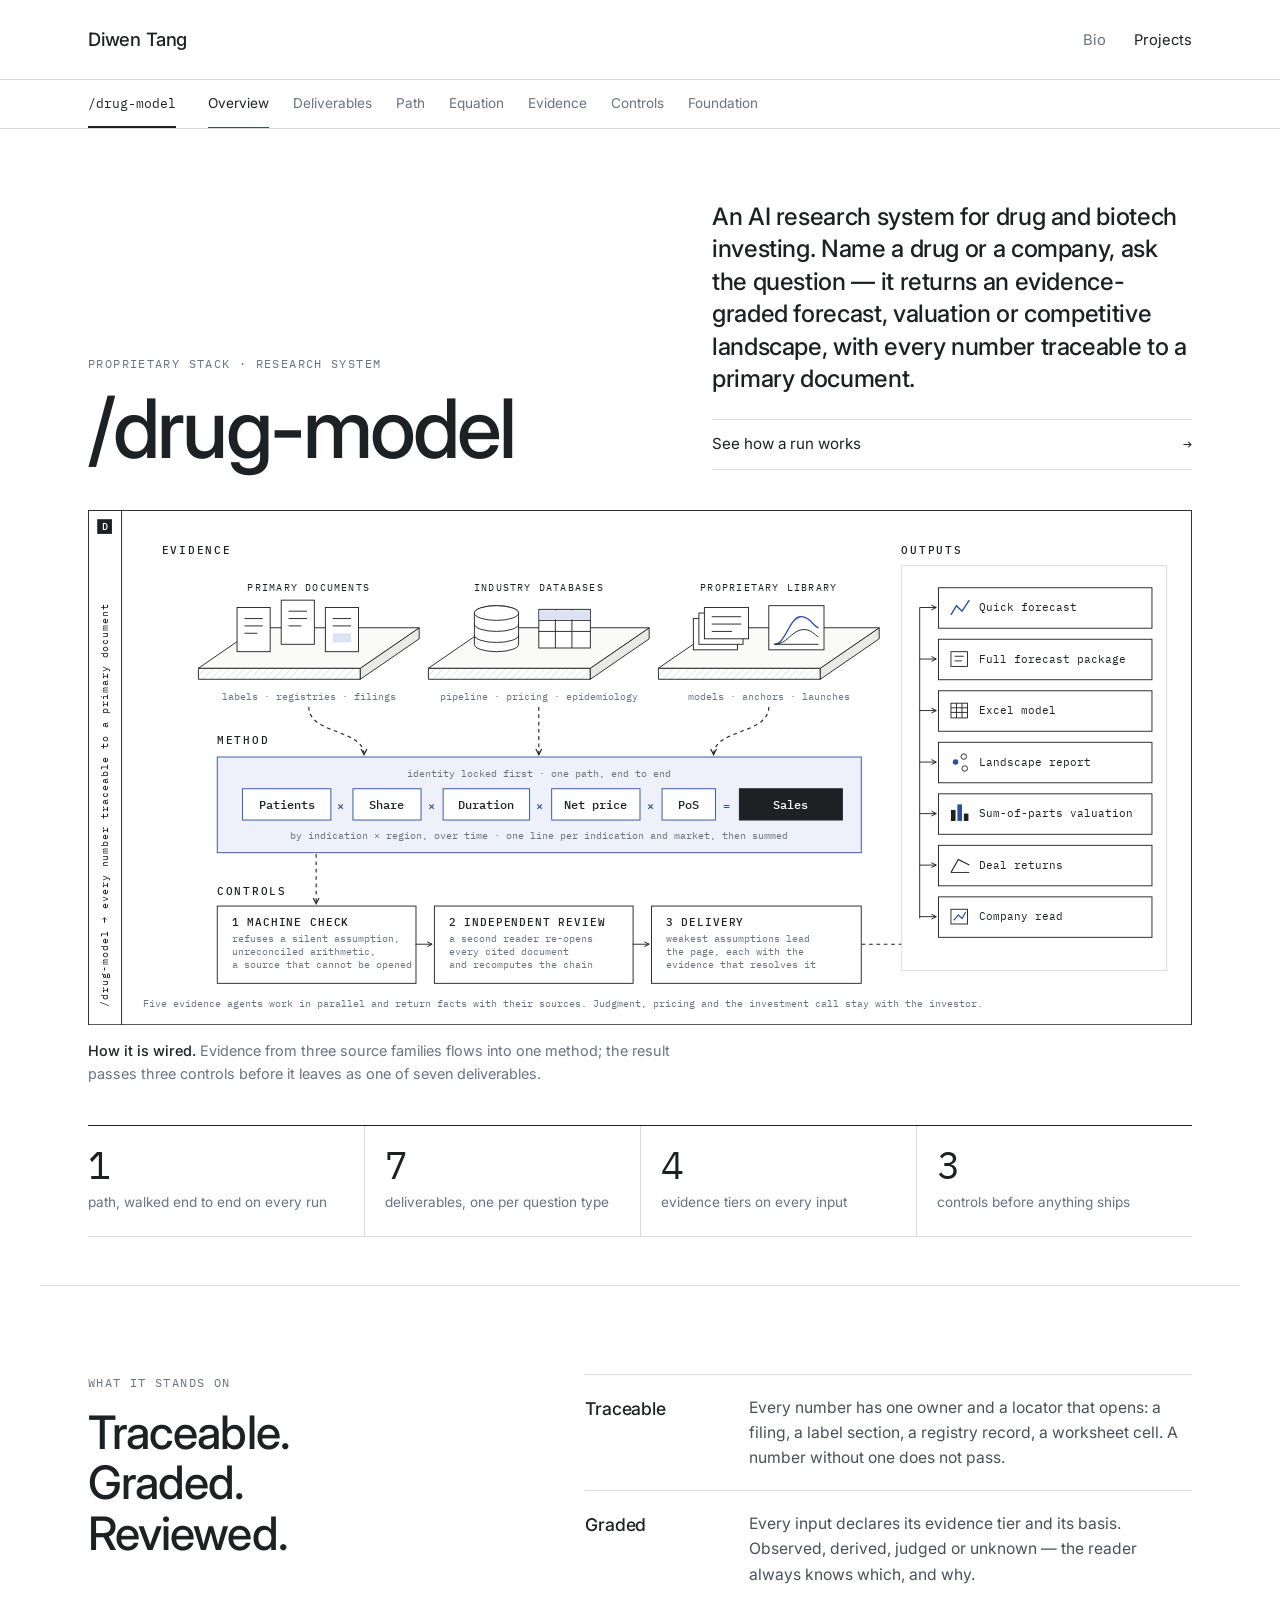
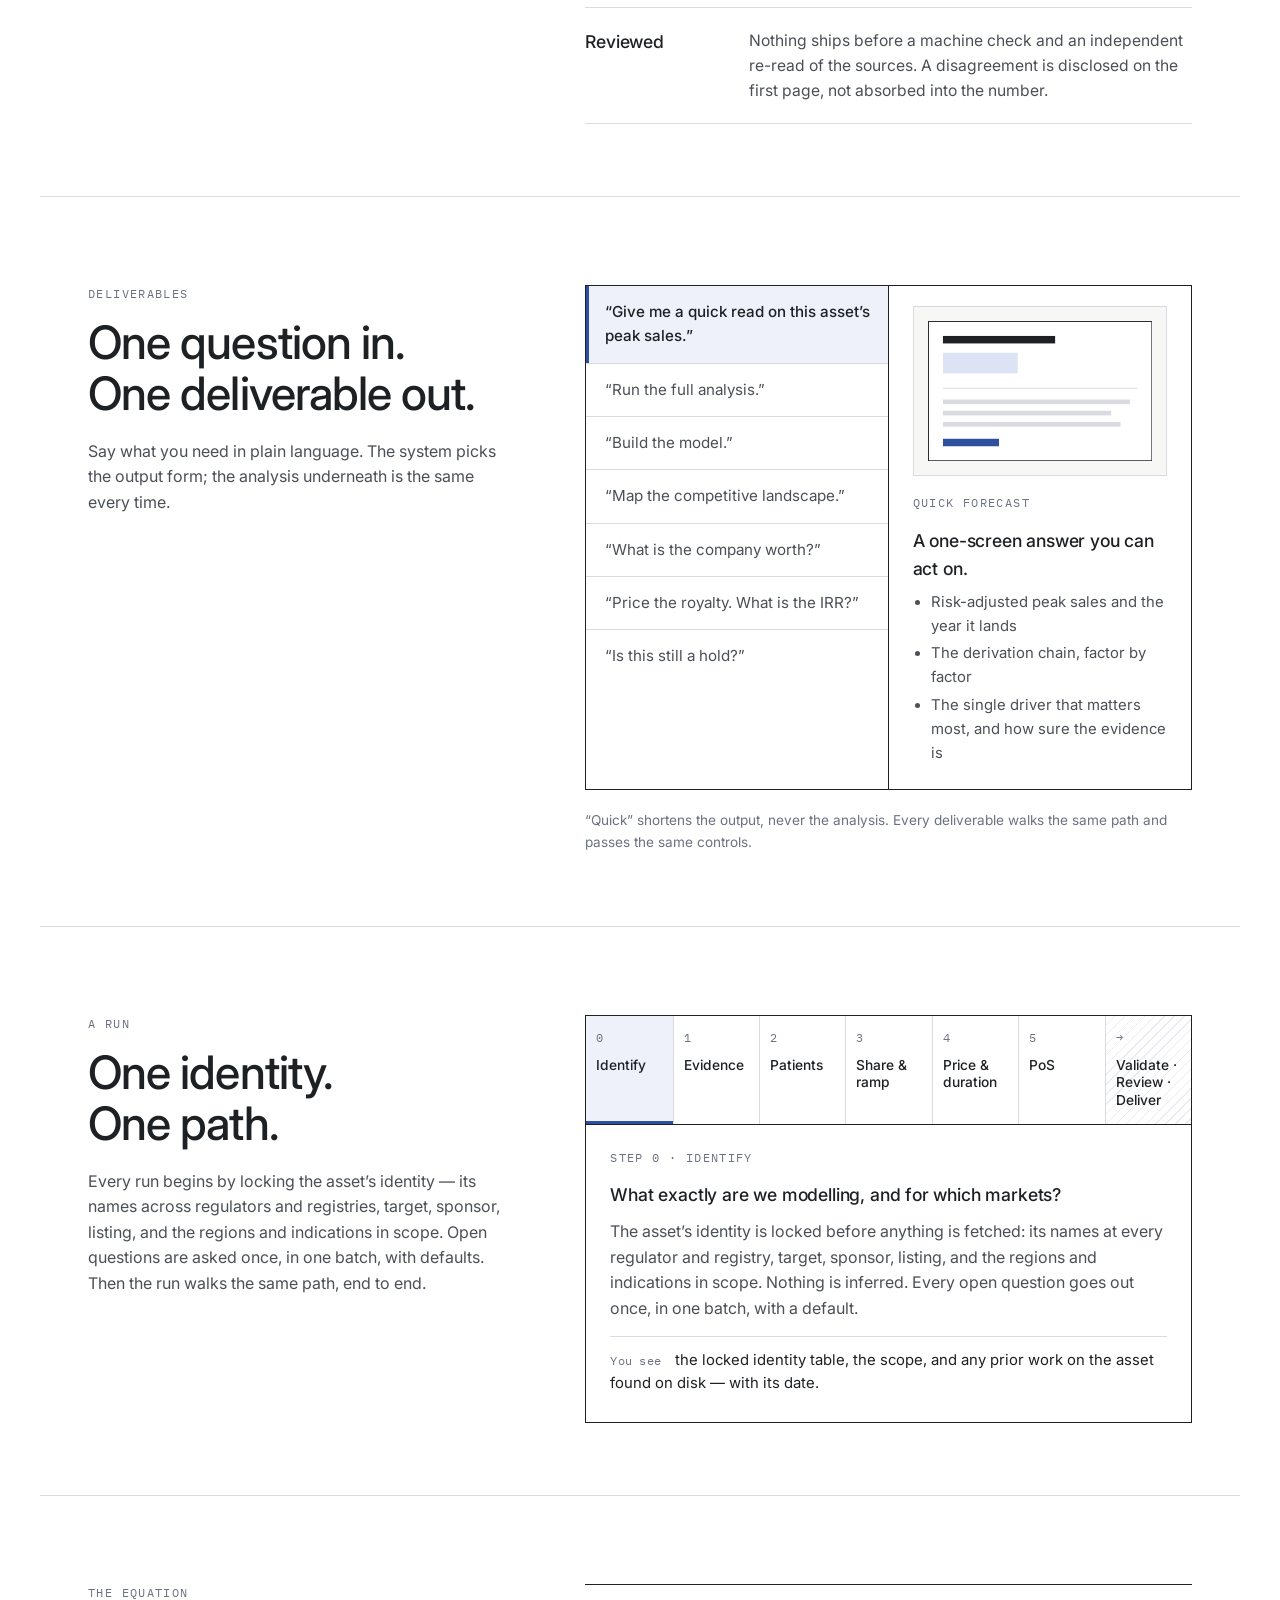
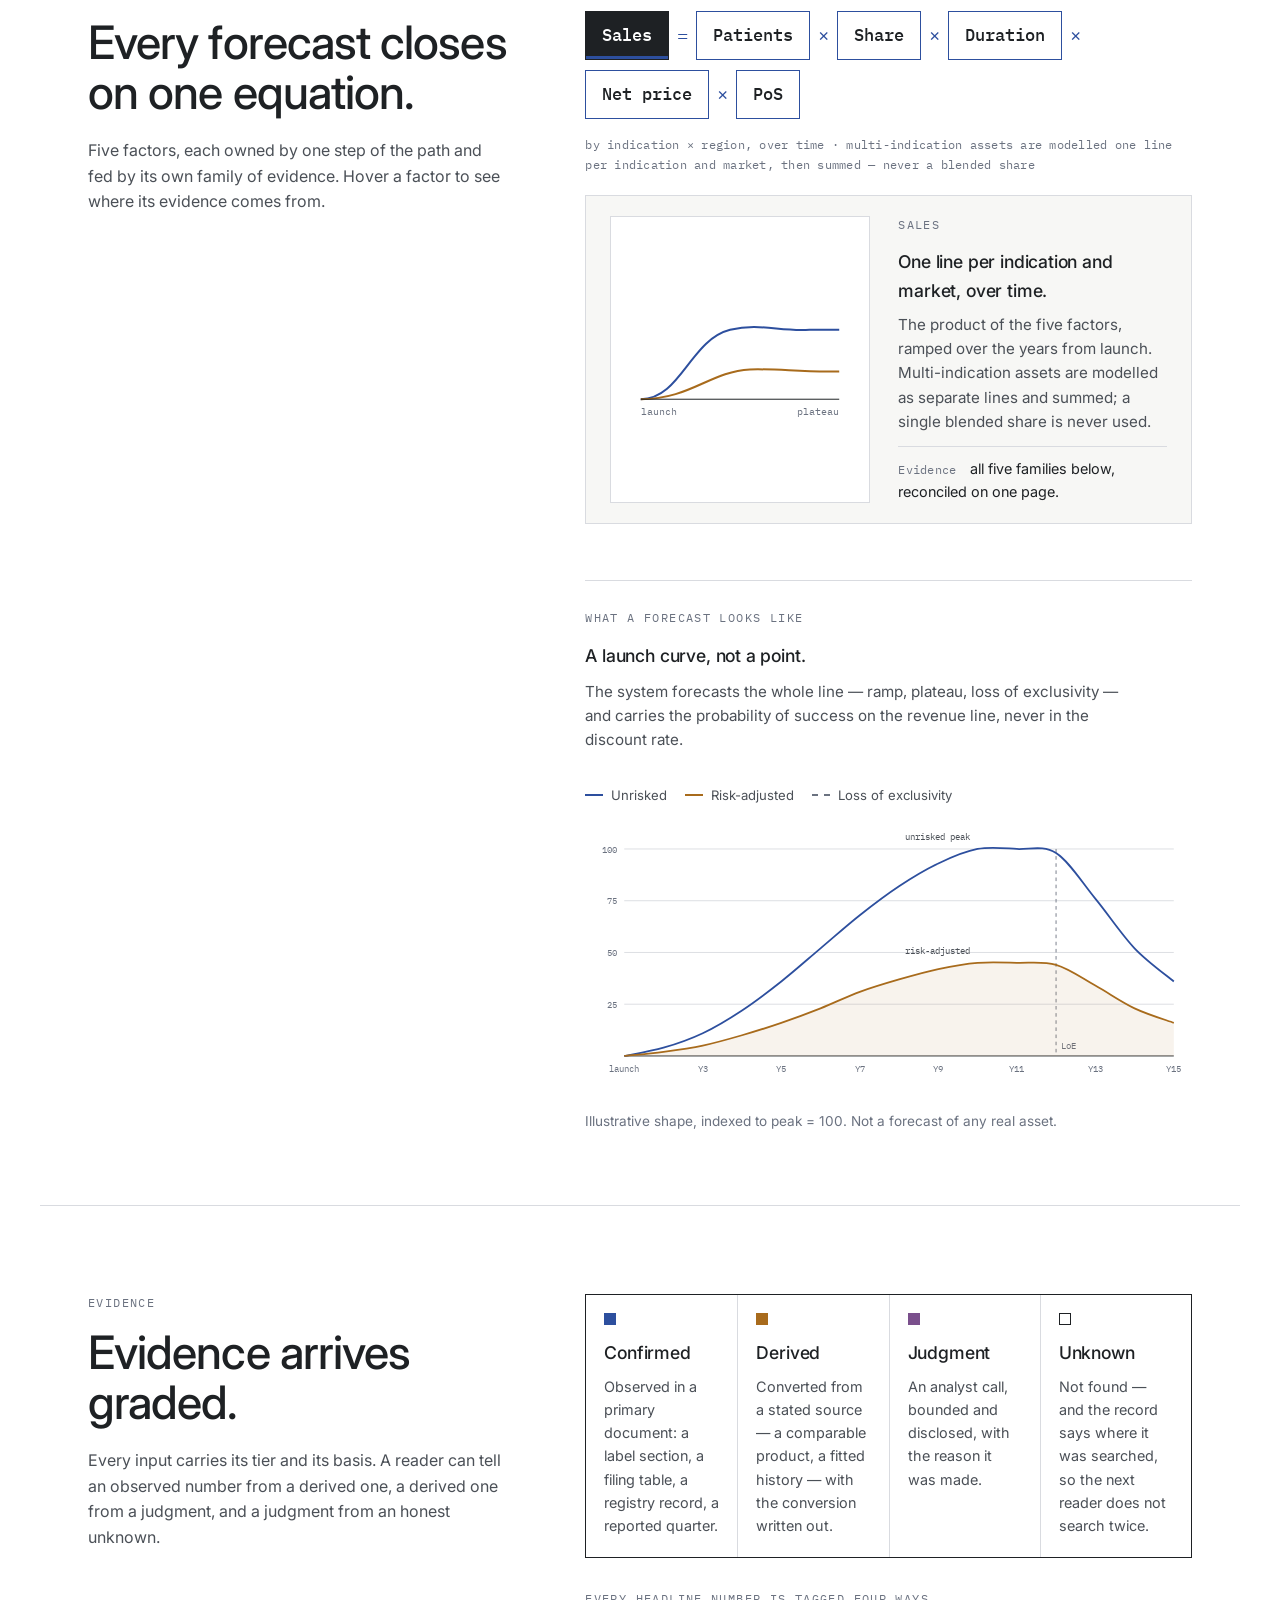
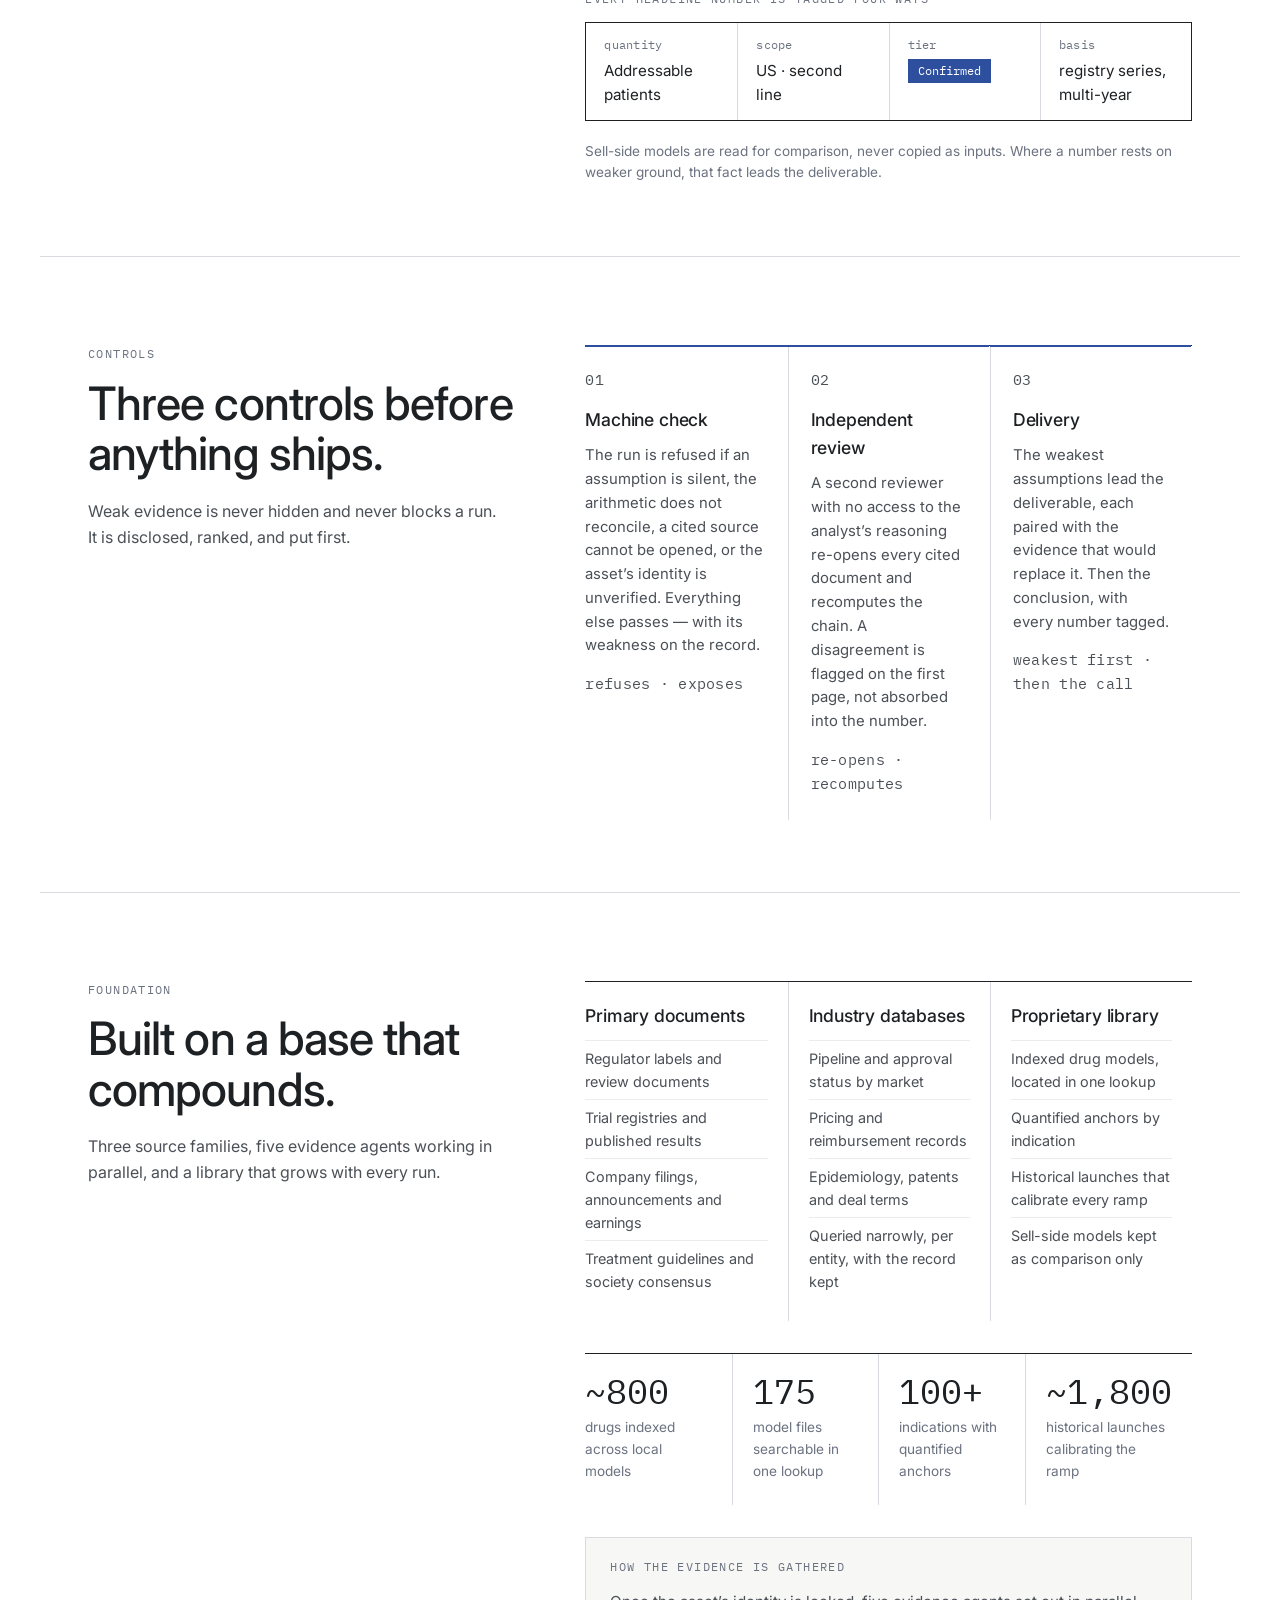
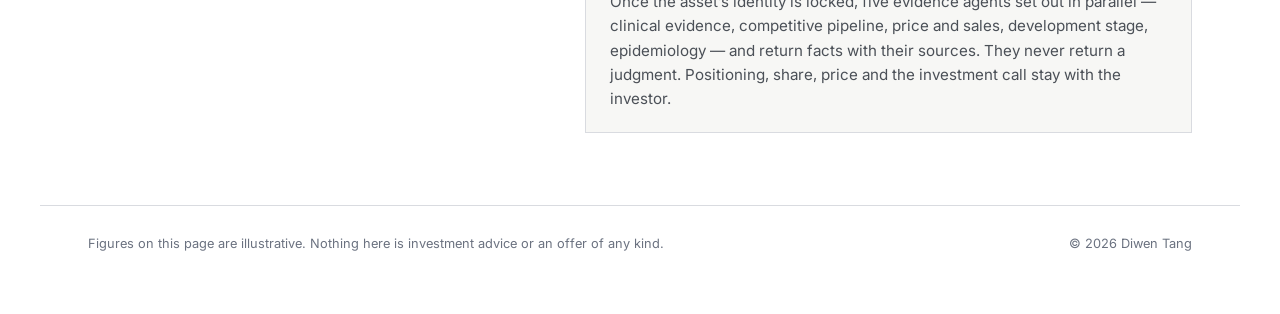
==== commit 996812a8: "Switch palette to indigo and bronze; heavier headings and lede - replace the mint accent with deep i" ====
--- a/drug-model.html
+++ b/drug-model.html
@@ -93,7 +93,7 @@
           <rect x="-30" y="98" width="36" height="48" fill="#fff" stroke="#1e2124"/>
           <line x1="-22" y1="110" x2="-2" y2="110" stroke="#1e2124"/><line x1="-22" y1="118" x2="-2" y2="118" stroke="#1e2124"/><line x1="-22" y1="126" x2="-8" y2="126" stroke="#1e2124"/>
           <rect x="18" y="106" width="36" height="48" fill="#fff" stroke="#1e2124"/>
-          <line x1="26" y1="118" x2="46" y2="118" stroke="#1e2124"/><line x1="26" y1="126" x2="46" y2="126" stroke="#1e2124"/><rect x="26" y="134" width="20" height="10" fill="#cff5dd" stroke="none"/>
+          <line x1="26" y1="118" x2="46" y2="118" stroke="#1e2124"/><line x1="26" y1="126" x2="46" y2="126" stroke="#1e2124"/><rect x="26" y="134" width="20" height="10" fill="#dce3f5" stroke="none"/>
         </g>
         <text x="0" y="206" class="bp-sub" text-anchor="middle">labels · registries · filings</text>
       </g>
@@ -114,7 +114,7 @@
           <rect x="0" y="108" width="56" height="42" fill="#fff" stroke="#1e2124"/>
           <line x1="0" y1="120" x2="56" y2="120" stroke="#1e2124"/><line x1="0" y1="132" x2="56" y2="132" stroke="#1e2124"/>
           <line x1="18" y1="108" x2="18" y2="150" stroke="#1e2124"/><line x1="36" y1="108" x2="36" y2="150" stroke="#1e2124"/>
-          <rect x="1" y="109" width="54" height="10" fill="#cff5dd" stroke="none"/>
+          <rect x="1" y="109" width="54" height="10" fill="#dce3f5" stroke="none"/>
         </g>
         <text x="0" y="206" class="bp-sub" text-anchor="middle">pipeline · pricing · epidemiology</text>
       </g>
@@ -133,7 +133,7 @@
           <line x1="-62" y1="116" x2="-30" y2="116" stroke="#1e2124"/><line x1="-62" y1="124" x2="-30" y2="124" stroke="#1e2124"/><line x1="-62" y1="132" x2="-40" y2="132" stroke="#1e2124"/>
           <!-- launch curves -->
           <rect x="0" y="104" width="60" height="48" fill="#fff" stroke="#1e2124"/>
-          <path d="M6,146 C18,146 22,118 34,116 C44,115 48,126 54,128" fill="none" stroke="#1f9d5a" stroke-width="1.5"/>
+          <path d="M6,146 C18,146 22,118 34,116 C44,115 48,126 54,128" fill="none" stroke="#2d4f9e" stroke-width="1.5"/>
           <path d="M6,146 C20,146 24,132 36,130 C46,129 50,136 54,138" fill="none" stroke="#1e2124" stroke-width="1"/>
           <line x1="6" y1="146" x2="54" y2="146" stroke="#1e2124"/>
         </g>
@@ -148,17 +148,17 @@
       <!-- ===== METHOD ===== -->
       <g class="bp-group" data-hl="l-e1 l-e2 l-e3 l-c">
         <text x="140" y="254" class="bp-cap">Method</text>
-        <rect x="140.5" y="268.5" width="700" height="104" fill="#e6f7ec" stroke="#1f9d5a"/>
+        <rect x="140.5" y="268.5" width="700" height="104" fill="#eef1f9" stroke="#2d4f9e"/>
         <g class="bp-pills">
-          <rect x="168" y="303" width="96" height="34" fill="#fff" stroke="#1f9d5a"/><text x="216" y="325" text-anchor="middle">Patients</text>
+          <rect x="168" y="303" width="96" height="34" fill="#fff" stroke="#2d4f9e"/><text x="216" y="325" text-anchor="middle">Patients</text>
           <text x="275" y="326" class="bp-op" text-anchor="middle">×</text>
-          <rect x="288" y="303" width="74" height="34" fill="#fff" stroke="#1f9d5a"/><text x="325" y="325" text-anchor="middle">Share</text>
+          <rect x="288" y="303" width="74" height="34" fill="#fff" stroke="#2d4f9e"/><text x="325" y="325" text-anchor="middle">Share</text>
           <text x="373" y="326" class="bp-op" text-anchor="middle">×</text>
-          <rect x="386" y="303" width="94" height="34" fill="#fff" stroke="#1f9d5a"/><text x="433" y="325" text-anchor="middle">Duration</text>
+          <rect x="386" y="303" width="94" height="34" fill="#fff" stroke="#2d4f9e"/><text x="433" y="325" text-anchor="middle">Duration</text>
           <text x="491" y="326" class="bp-op" text-anchor="middle">×</text>
-          <rect x="504" y="303" width="96" height="34" fill="#fff" stroke="#1f9d5a"/><text x="552" y="325" text-anchor="middle">Net price</text>
+          <rect x="504" y="303" width="96" height="34" fill="#fff" stroke="#2d4f9e"/><text x="552" y="325" text-anchor="middle">Net price</text>
           <text x="611" y="326" class="bp-op" text-anchor="middle">×</text>
-          <rect x="624" y="303" width="58" height="34" fill="#fff" stroke="#1f9d5a"/><text x="653" y="325" text-anchor="middle">PoS</text>
+          <rect x="624" y="303" width="58" height="34" fill="#fff" stroke="#2d4f9e"/><text x="653" y="325" text-anchor="middle">PoS</text>
           <text x="694" y="326" class="bp-op" text-anchor="middle">=</text>
           <rect x="708" y="303" width="112" height="34" fill="#1e2124" stroke="#1e2124"/><text x="764" y="325" text-anchor="middle" class="bp-white">Sales</text>
         </g>
@@ -208,7 +208,7 @@
         <g class="bp-out">
           <line x1="904" y1="106" x2="922" y2="106" stroke="#1e2124" marker-end="url(#chev)"/>
           <rect x="924.5" y="84.5" width="232" height="44" fill="#fff" stroke="#1e2124"/>
-          <path d="M938,114 L944,104 L950,110 L958,98" fill="none" stroke="#1f9d5a" stroke-width="1.5"/>
+          <path d="M938,114 L944,104 L950,110 L958,98" fill="none" stroke="#2d4f9e" stroke-width="1.5"/>
           <text x="968" y="110">Quick forecast</text>
         </g>
         <g class="bp-out">
@@ -226,13 +226,13 @@
         <g class="bp-out">
           <line x1="904" y1="274" x2="922" y2="274" stroke="#1e2124" marker-end="url(#chev)"/>
           <rect x="924.5" y="252.5" width="232" height="44" fill="#fff" stroke="#1e2124"/>
-          <circle cx="943" cy="274" r="3" fill="#1f9d5a"/><circle cx="952" cy="268" r="3" fill="none" stroke="#1e2124"/><circle cx="953" cy="281" r="3" fill="none" stroke="#1e2124"/>
+          <circle cx="943" cy="274" r="3" fill="#2d4f9e"/><circle cx="952" cy="268" r="3" fill="none" stroke="#1e2124"/><circle cx="953" cy="281" r="3" fill="none" stroke="#1e2124"/>
           <text x="968" y="278">Landscape report</text>
         </g>
         <g class="bp-out">
           <line x1="904" y1="330" x2="922" y2="330" stroke="#1e2124" marker-end="url(#chev)"/>
           <rect x="924.5" y="308.5" width="232" height="44" fill="#fff" stroke="#1e2124"/>
-          <rect x="938" y="326" width="5" height="12" fill="#1e2124"/><rect x="945" y="320" width="5" height="18" fill="#1f9d5a"/><rect x="952" y="330" width="5" height="8" fill="#1e2124"/>
+          <rect x="938" y="326" width="5" height="12" fill="#1e2124"/><rect x="945" y="320" width="5" height="18" fill="#2d4f9e"/><rect x="952" y="330" width="5" height="8" fill="#1e2124"/>
           <text x="968" y="334">Sum-of-parts valuation</text>
         </g>
         <g class="bp-out">
@@ -244,7 +244,7 @@
         <g class="bp-out">
           <line x1="904" y1="442" x2="922" y2="442" stroke="#1e2124" marker-end="url(#chev)"/>
           <rect x="924.5" y="420.5" width="232" height="44" fill="#fff" stroke="#1e2124"/>
-          <rect x="938" y="434" width="18" height="16" fill="none" stroke="#1e2124"/><path d="M941,446 L946,440 L950,444 L954,437" fill="none" stroke="#1f9d5a" stroke-width="1.3"/>
+          <rect x="938" y="434" width="18" height="16" fill="none" stroke="#1e2124"/><path d="M941,446 L946,440 L950,444 L954,437" fill="none" stroke="#2d4f9e" stroke-width="1.3"/>
           <text x="968" y="446">Company read</text>
         </g>
       </g>
@@ -314,13 +314,13 @@
         </ul>
         <div class="picker-card" role="tabpanel">
           <div class="picker-preview" aria-hidden="true">
-            <svg viewBox="0 0 240 150" class="pv pv-quick"><rect x="0.5" y="0.5" width="239" height="149" fill="#fff" stroke="#1e2124"/><rect x="16" y="16" width="120" height="8" fill="#1e2124"/><rect x="16" y="34" width="80" height="22" fill="#cff5dd"/><line x1="16" y1="72" x2="224" y2="72" stroke="#d9dbe0"/><rect x="16" y="84" width="200" height="5" fill="#d9dbe0"/><rect x="16" y="96" width="180" height="5" fill="#d9dbe0"/><rect x="16" y="108" width="190" height="5" fill="#d9dbe0"/><rect x="16" y="126" width="60" height="8" fill="#1f9d5a"/></svg>
-            <svg viewBox="0 0 240 150" class="pv pv-full"><rect x="0.5" y="0.5" width="150" height="149" fill="#fff" stroke="#1e2124"/><rect x="12" y="12" width="90" height="7" fill="#1e2124"/><rect x="12" y="28" width="126" height="34" fill="#fff" stroke="#1f9d5a"/><line x1="12" y1="40" x2="138" y2="40" stroke="#1f9d5a"/><line x1="12" y1="51" x2="138" y2="51" stroke="#1f9d5a"/><rect x="12" y="72" width="120" height="4" fill="#d9dbe0"/><rect x="12" y="82" width="110" height="4" fill="#d9dbe0"/><rect x="12" y="92" width="118" height="4" fill="#d9dbe0"/><rect x="12" y="102" width="100" height="4" fill="#d9dbe0"/><rect x="168.5" y="24.5" width="64" height="100" fill="#fff" stroke="#1e2124"/><rect x="176" y="34" width="40" height="5" fill="#1e2124"/><rect x="176" y="48" width="48" height="4" fill="#d9dbe0"/><rect x="176" y="58" width="44" height="4" fill="#d9dbe0"/><rect x="176" y="68" width="48" height="4" fill="#d9dbe0"/><rect x="176" y="104" width="30" height="8" fill="#1f9d5a"/></svg>
-            <svg viewBox="0 0 240 150" class="pv pv-excel"><rect x="0.5" y="0.5" width="239" height="149" fill="#fff" stroke="#1e2124"/><g stroke="#d9dbe0"><line x1="0" y1="30" x2="240" y2="30"/><line x1="0" y1="50" x2="240" y2="50"/><line x1="0" y1="70" x2="240" y2="70"/><line x1="0" y1="90" x2="240" y2="90"/><line x1="0" y1="110" x2="240" y2="110"/><line x1="0" y1="130" x2="240" y2="130"/><line x1="70" y1="0" x2="70" y2="150"/><line x1="112" y1="0" x2="112" y2="150"/><line x1="154" y1="0" x2="154" y2="150"/><line x1="196" y1="0" x2="196" y2="150"/></g><rect x="0" y="0" width="240" height="30" fill="#f1f2f0"/><rect x="8" y="12" width="48" height="6" fill="#1e2124"/><rect x="78" y="12" width="26" height="6" fill="#6b7280"/><rect x="120" y="12" width="26" height="6" fill="#6b7280"/><rect x="162" y="12" width="26" height="6" fill="#6b7280"/><rect x="204" y="12" width="26" height="6" fill="#6b7280"/><rect x="8" y="58" width="40" height="4" fill="#6b7280"/><rect x="8" y="78" width="46" height="4" fill="#6b7280"/><rect x="8" y="98" width="36" height="4" fill="#6b7280"/><rect x="8" y="118" width="44" height="4" fill="#6b7280"/><rect x="8" y="136" width="50" height="5" fill="#1e2124"/><rect x="80" y="136" width="24" height="5" fill="#1f9d5a"/><rect x="122" y="136" width="24" height="5" fill="#1f9d5a"/><rect x="164" y="136" width="24" height="5" fill="#1f9d5a"/><rect x="206" y="136" width="24" height="5" fill="#1f9d5a"/></svg>
-            <svg viewBox="0 0 240 150" class="pv pv-landscape"><rect x="0.5" y="0.5" width="239" height="149" fill="#fff" stroke="#1e2124"/><rect x="16" y="14" width="100" height="7" fill="#1e2124"/><rect x="16" y="32" width="208" height="4" fill="#d9dbe0"/><rect x="16" y="41" width="190" height="4" fill="#d9dbe0"/><rect x="16.5" y="58.5" width="207" height="70" fill="#fff" stroke="#1e2124"/><line x1="120" y1="58" x2="120" y2="128" stroke="#d9dbe0"/><line x1="16" y1="93" x2="224" y2="93" stroke="#d9dbe0"/><circle cx="150" cy="76" r="5" fill="#1f9d5a"/><circle cx="60" cy="80" r="4" fill="none" stroke="#1e2124"/><circle cx="88" cy="110" r="4" fill="none" stroke="#1e2124"/><circle cx="180" cy="104" r="4" fill="none" stroke="#1e2124"/><circle cx="196" cy="70" r="4" fill="none" stroke="#1e2124"/></svg>
-            <svg viewBox="0 0 240 150" class="pv pv-sotp"><rect x="0.5" y="0.5" width="239" height="149" fill="#fff" stroke="#1e2124"/><rect x="30" y="96" width="30" height="34" fill="#1e2124"/><rect x="68" y="78" width="30" height="52" fill="#1e2124"/><rect x="106" y="112" width="30" height="18" fill="#1e2124"/><rect x="144" y="60" width="30" height="70" fill="#4e6fae"/><rect x="182" y="40" width="30" height="90" fill="#1f9d5a"/><line x1="20" y1="130" x2="224" y2="130" stroke="#1e2124"/><rect x="30" y="18" width="70" height="6" fill="#1e2124"/><rect x="30" y="30" width="50" height="4" fill="#d9dbe0"/></svg>
-            <svg viewBox="0 0 240 150" class="pv pv-deal"><rect x="0.5" y="0.5" width="239" height="149" fill="#fff" stroke="#1e2124"/><path d="M20,124 C60,124 70,70 110,56 C140,46 160,56 190,52 L220,52" fill="none" stroke="#1f9d5a" stroke-width="2"/><path d="M20,124 C70,124 90,96 130,94 C160,93 180,98 220,96" fill="none" stroke="#1e2124" stroke-width="1.5"/><line x1="20" y1="124" x2="220" y2="124" stroke="#1e2124"/><rect x="20" y="16" width="60" height="6" fill="#1e2124"/><rect x="160" y="16" width="60" height="18" fill="#cff5dd"/></svg>
-            <svg viewBox="0 0 240 150" class="pv pv-company"><rect x="0.5" y="0.5" width="239" height="149" fill="#fff" stroke="#1e2124"/><rect x="16" y="14" width="110" height="7" fill="#1e2124"/><path d="M16,110 C40,100 60,60 90,70 C120,80 140,40 170,44 C195,47 210,60 224,54" fill="none" stroke="#1e2124" stroke-width="1.5"/><line x1="16" y1="128" x2="224" y2="128" stroke="#1e2124"/><rect x="16" y="36" width="80" height="4" fill="#d9dbe0"/><rect x="16" y="45" width="60" height="4" fill="#d9dbe0"/><rect x="170" y="100" width="40" height="8" fill="#1f9d5a"/></svg>
+            <svg viewBox="0 0 240 150" class="pv pv-quick"><rect x="0.5" y="0.5" width="239" height="149" fill="#fff" stroke="#1e2124"/><rect x="16" y="16" width="120" height="8" fill="#1e2124"/><rect x="16" y="34" width="80" height="22" fill="#dce3f5"/><line x1="16" y1="72" x2="224" y2="72" stroke="#d9dbe0"/><rect x="16" y="84" width="200" height="5" fill="#d9dbe0"/><rect x="16" y="96" width="180" height="5" fill="#d9dbe0"/><rect x="16" y="108" width="190" height="5" fill="#d9dbe0"/><rect x="16" y="126" width="60" height="8" fill="#2d4f9e"/></svg>
+            <svg viewBox="0 0 240 150" class="pv pv-full"><rect x="0.5" y="0.5" width="150" height="149" fill="#fff" stroke="#1e2124"/><rect x="12" y="12" width="90" height="7" fill="#1e2124"/><rect x="12" y="28" width="126" height="34" fill="#fff" stroke="#2d4f9e"/><line x1="12" y1="40" x2="138" y2="40" stroke="#2d4f9e"/><line x1="12" y1="51" x2="138" y2="51" stroke="#2d4f9e"/><rect x="12" y="72" width="120" height="4" fill="#d9dbe0"/><rect x="12" y="82" width="110" height="4" fill="#d9dbe0"/><rect x="12" y="92" width="118" height="4" fill="#d9dbe0"/><rect x="12" y="102" width="100" height="4" fill="#d9dbe0"/><rect x="168.5" y="24.5" width="64" height="100" fill="#fff" stroke="#1e2124"/><rect x="176" y="34" width="40" height="5" fill="#1e2124"/><rect x="176" y="48" width="48" height="4" fill="#d9dbe0"/><rect x="176" y="58" width="44" height="4" fill="#d9dbe0"/><rect x="176" y="68" width="48" height="4" fill="#d9dbe0"/><rect x="176" y="104" width="30" height="8" fill="#2d4f9e"/></svg>
+            <svg viewBox="0 0 240 150" class="pv pv-excel"><rect x="0.5" y="0.5" width="239" height="149" fill="#fff" stroke="#1e2124"/><g stroke="#d9dbe0"><line x1="0" y1="30" x2="240" y2="30"/><line x1="0" y1="50" x2="240" y2="50"/><line x1="0" y1="70" x2="240" y2="70"/><line x1="0" y1="90" x2="240" y2="90"/><line x1="0" y1="110" x2="240" y2="110"/><line x1="0" y1="130" x2="240" y2="130"/><line x1="70" y1="0" x2="70" y2="150"/><line x1="112" y1="0" x2="112" y2="150"/><line x1="154" y1="0" x2="154" y2="150"/><line x1="196" y1="0" x2="196" y2="150"/></g><rect x="0" y="0" width="240" height="30" fill="#f1f2f0"/><rect x="8" y="12" width="48" height="6" fill="#1e2124"/><rect x="78" y="12" width="26" height="6" fill="#6b7280"/><rect x="120" y="12" width="26" height="6" fill="#6b7280"/><rect x="162" y="12" width="26" height="6" fill="#6b7280"/><rect x="204" y="12" width="26" height="6" fill="#6b7280"/><rect x="8" y="58" width="40" height="4" fill="#6b7280"/><rect x="8" y="78" width="46" height="4" fill="#6b7280"/><rect x="8" y="98" width="36" height="4" fill="#6b7280"/><rect x="8" y="118" width="44" height="4" fill="#6b7280"/><rect x="8" y="136" width="50" height="5" fill="#1e2124"/><rect x="80" y="136" width="24" height="5" fill="#2d4f9e"/><rect x="122" y="136" width="24" height="5" fill="#2d4f9e"/><rect x="164" y="136" width="24" height="5" fill="#2d4f9e"/><rect x="206" y="136" width="24" height="5" fill="#2d4f9e"/></svg>
+            <svg viewBox="0 0 240 150" class="pv pv-landscape"><rect x="0.5" y="0.5" width="239" height="149" fill="#fff" stroke="#1e2124"/><rect x="16" y="14" width="100" height="7" fill="#1e2124"/><rect x="16" y="32" width="208" height="4" fill="#d9dbe0"/><rect x="16" y="41" width="190" height="4" fill="#d9dbe0"/><rect x="16.5" y="58.5" width="207" height="70" fill="#fff" stroke="#1e2124"/><line x1="120" y1="58" x2="120" y2="128" stroke="#d9dbe0"/><line x1="16" y1="93" x2="224" y2="93" stroke="#d9dbe0"/><circle cx="150" cy="76" r="5" fill="#2d4f9e"/><circle cx="60" cy="80" r="4" fill="none" stroke="#1e2124"/><circle cx="88" cy="110" r="4" fill="none" stroke="#1e2124"/><circle cx="180" cy="104" r="4" fill="none" stroke="#1e2124"/><circle cx="196" cy="70" r="4" fill="none" stroke="#1e2124"/></svg>
+            <svg viewBox="0 0 240 150" class="pv pv-sotp"><rect x="0.5" y="0.5" width="239" height="149" fill="#fff" stroke="#1e2124"/><rect x="30" y="96" width="30" height="34" fill="#1e2124"/><rect x="68" y="78" width="30" height="52" fill="#1e2124"/><rect x="106" y="112" width="30" height="18" fill="#1e2124"/><rect x="144" y="60" width="30" height="70" fill="#a86b1c"/><rect x="182" y="40" width="30" height="90" fill="#2d4f9e"/><line x1="20" y1="130" x2="224" y2="130" stroke="#1e2124"/><rect x="30" y="18" width="70" height="6" fill="#1e2124"/><rect x="30" y="30" width="50" height="4" fill="#d9dbe0"/></svg>
+            <svg viewBox="0 0 240 150" class="pv pv-deal"><rect x="0.5" y="0.5" width="239" height="149" fill="#fff" stroke="#1e2124"/><path d="M20,124 C60,124 70,70 110,56 C140,46 160,56 190,52 L220,52" fill="none" stroke="#2d4f9e" stroke-width="2"/><path d="M20,124 C70,124 90,96 130,94 C160,93 180,98 220,96" fill="none" stroke="#1e2124" stroke-width="1.5"/><line x1="20" y1="124" x2="220" y2="124" stroke="#1e2124"/><rect x="20" y="16" width="60" height="6" fill="#1e2124"/><rect x="160" y="16" width="60" height="18" fill="#dce3f5"/></svg>
+            <svg viewBox="0 0 240 150" class="pv pv-company"><rect x="0.5" y="0.5" width="239" height="149" fill="#fff" stroke="#1e2124"/><rect x="16" y="14" width="110" height="7" fill="#1e2124"/><path d="M16,110 C40,100 60,60 90,70 C120,80 140,40 170,44 C195,47 210,60 224,54" fill="none" stroke="#1e2124" stroke-width="1.5"/><line x1="16" y1="128" x2="224" y2="128" stroke="#1e2124"/><rect x="16" y="36" width="80" height="4" fill="#d9dbe0"/><rect x="16" y="45" width="60" height="4" fill="#d9dbe0"/><rect x="170" y="100" width="40" height="8" fill="#2d4f9e"/></svg>
           </div>
           <div class="picker-text">
             <p class="eyebrow picker-kicker"></p>
@@ -391,12 +391,12 @@
 
         <div class="eq-detail">
           <div class="eq-figure" aria-hidden="true">
-            <svg viewBox="0 0 260 120" class="eqf eqf-patients"><rect x="20" y="16" width="220" height="14" fill="#1f9d5a"/><rect x="40" y="36" width="180" height="14" fill="#1f9d5a" opacity=".8"/><rect x="62" y="56" width="136" height="14" fill="#1f9d5a" opacity=".6"/><rect x="86" y="76" width="88" height="14" fill="#1f9d5a" opacity=".45"/><rect x="106" y="96" width="48" height="14" fill="#1e2124"/></svg>
-            <svg viewBox="0 0 260 120" class="eqf eqf-share"><line x1="30" y1="60" x2="230" y2="60" stroke="#d9dbe0" stroke-width="10"/><line x1="90" y1="60" x2="176" y2="60" stroke="#1f9d5a" stroke-width="10"/><line x1="90" y1="44" x2="90" y2="76" stroke="#1e2124"/><line x1="176" y1="44" x2="176" y2="76" stroke="#1e2124"/><rect x="128" y="46" width="5" height="28" fill="#1e2124"/><text x="30" y="96" class="eqf-t">low</text><text x="230" y="96" class="eqf-t" text-anchor="end">high</text></svg>
-            <svg viewBox="0 0 260 120" class="eqf eqf-duration"><rect x="30" y="50" width="200" height="20" fill="#d9dbe0"/><rect x="30" y="50" width="86" height="20" fill="#1f9d5a"/><rect x="118" y="50" width="56" height="20" fill="#1f9d5a" opacity=".55"/><line x1="30" y1="40" x2="30" y2="80" stroke="#1e2124"/><text x="30" y="96" class="eqf-t">start</text><text x="230" y="96" class="eqf-t" text-anchor="end">months on therapy</text></svg>
-            <svg viewBox="0 0 260 120" class="eqf eqf-price"><line x1="40" y1="20" x2="40" y2="100" stroke="#1e2124"/><line x1="36" y1="34" x2="44" y2="34" stroke="#1e2124"/><line x1="36" y1="58" x2="44" y2="58" stroke="#1e2124"/><line x1="36" y1="82" x2="44" y2="82" stroke="#1e2124"/><rect x="60" y="30" width="120" height="8" fill="#d9dbe0"/><rect x="60" y="54" width="150" height="8" fill="#1f9d5a"/><rect x="60" y="78" width="90" height="8" fill="#d9dbe0"/><text x="130" y="112" class="eqf-t" text-anchor="middle">benchmarks ranked by reliability</text></svg>
-            <svg viewBox="0 0 260 120" class="eqf eqf-pos"><line x1="40" y1="50" x2="220" y2="50" stroke="#1e2124"/><circle cx="40" cy="50" r="8" fill="#1e2124"/><circle cx="100" cy="50" r="8" fill="#1e2124"/><circle cx="160" cy="50" r="8" fill="#1e2124"/><circle cx="220" cy="50" r="8" fill="#1f9d5a"/><text x="40" y="82" class="eqf-t" text-anchor="middle">Ph2</text><text x="100" y="82" class="eqf-t" text-anchor="middle">Ph3</text><text x="160" y="82" class="eqf-t" text-anchor="middle">Filing</text><text x="220" y="82" class="eqf-t" text-anchor="middle">Approval</text></svg>
-            <svg viewBox="0 0 260 120" class="eqf eqf-sales"><path d="M30,100 C70,100 80,40 120,30 C150,23 170,32 200,30 L230,30" fill="none" stroke="#1f9d5a" stroke-width="2"/><path d="M30,100 C80,100 100,72 140,70 C170,69 190,73 230,72" fill="none" stroke="#4e6fae" stroke-width="2"/><line x1="30" y1="100" x2="230" y2="100" stroke="#1e2124"/><text x="30" y="116" class="eqf-t">launch</text><text x="230" y="116" class="eqf-t" text-anchor="end">plateau</text></svg>
+            <svg viewBox="0 0 260 120" class="eqf eqf-patients"><rect x="20" y="16" width="220" height="14" fill="#2d4f9e"/><rect x="40" y="36" width="180" height="14" fill="#2d4f9e" opacity=".8"/><rect x="62" y="56" width="136" height="14" fill="#2d4f9e" opacity=".6"/><rect x="86" y="76" width="88" height="14" fill="#2d4f9e" opacity=".45"/><rect x="106" y="96" width="48" height="14" fill="#1e2124"/></svg>
+            <svg viewBox="0 0 260 120" class="eqf eqf-share"><line x1="30" y1="60" x2="230" y2="60" stroke="#d9dbe0" stroke-width="10"/><line x1="90" y1="60" x2="176" y2="60" stroke="#2d4f9e" stroke-width="10"/><line x1="90" y1="44" x2="90" y2="76" stroke="#1e2124"/><line x1="176" y1="44" x2="176" y2="76" stroke="#1e2124"/><rect x="128" y="46" width="5" height="28" fill="#1e2124"/><text x="30" y="96" class="eqf-t">low</text><text x="230" y="96" class="eqf-t" text-anchor="end">high</text></svg>
+            <svg viewBox="0 0 260 120" class="eqf eqf-duration"><rect x="30" y="50" width="200" height="20" fill="#d9dbe0"/><rect x="30" y="50" width="86" height="20" fill="#2d4f9e"/><rect x="118" y="50" width="56" height="20" fill="#2d4f9e" opacity=".55"/><line x1="30" y1="40" x2="30" y2="80" stroke="#1e2124"/><text x="30" y="96" class="eqf-t">start</text><text x="230" y="96" class="eqf-t" text-anchor="end">months on therapy</text></svg>
+            <svg viewBox="0 0 260 120" class="eqf eqf-price"><line x1="40" y1="20" x2="40" y2="100" stroke="#1e2124"/><line x1="36" y1="34" x2="44" y2="34" stroke="#1e2124"/><line x1="36" y1="58" x2="44" y2="58" stroke="#1e2124"/><line x1="36" y1="82" x2="44" y2="82" stroke="#1e2124"/><rect x="60" y="30" width="120" height="8" fill="#d9dbe0"/><rect x="60" y="54" width="150" height="8" fill="#2d4f9e"/><rect x="60" y="78" width="90" height="8" fill="#d9dbe0"/><text x="130" y="112" class="eqf-t" text-anchor="middle">benchmarks ranked by reliability</text></svg>
+            <svg viewBox="0 0 260 120" class="eqf eqf-pos"><line x1="40" y1="50" x2="220" y2="50" stroke="#1e2124"/><circle cx="40" cy="50" r="8" fill="#1e2124"/><circle cx="100" cy="50" r="8" fill="#1e2124"/><circle cx="160" cy="50" r="8" fill="#1e2124"/><circle cx="220" cy="50" r="8" fill="#2d4f9e"/><text x="40" y="82" class="eqf-t" text-anchor="middle">Ph2</text><text x="100" y="82" class="eqf-t" text-anchor="middle">Ph3</text><text x="160" y="82" class="eqf-t" text-anchor="middle">Filing</text><text x="220" y="82" class="eqf-t" text-anchor="middle">Approval</text></svg>
+            <svg viewBox="0 0 260 120" class="eqf eqf-sales"><path d="M30,100 C70,100 80,40 120,30 C150,23 170,32 200,30 L230,30" fill="none" stroke="#2d4f9e" stroke-width="2"/><path d="M30,100 C80,100 100,72 140,70 C170,69 190,73 230,72" fill="none" stroke="#a86b1c" stroke-width="2"/><line x1="30" y1="100" x2="230" y2="100" stroke="#1e2124"/><text x="30" y="116" class="eqf-t">launch</text><text x="230" y="116" class="eqf-t" text-anchor="end">plateau</text></svg>
           </div>
           <div class="eq-text">
             <p class="eyebrow eq-kicker"></p>
--- a/style.css
+++ b/style.css
@@ -9,12 +9,12 @@
   --rule-2: #ebecef;
   --paper: #ffffff;
   --paper-2: #f7f7f5;
-  --mint: #1f9d5a;
-  --mint-2: #2fb36b;
-  --mint-tint: #e6f7ec;
-  --mint-pill: #cff5dd;
-  --slate: #4e6fae;
-  --amber: #b7791f;
+  --accent: #2d4f9e;
+  --accent-2: #4a6bc9;
+  --accent-tint: #eef1f9;
+  --accent-pill: #dce3f5;
+  --bronze: #a86b1c;
+  --plum: #7a4f8c;
   --sans: 'Inter', system-ui, -apple-system, 'Segoe UI', Roboto, 'Helvetica Neue', Arial, sans-serif;
   --mono: 'IBM Plex Mono', ui-monospace, SFMono-Regular, Menlo, monospace;
   --max: 1200px;
@@ -40,7 +40,7 @@
   line-height: 1.6;
 }
 
-::selection { background: var(--mint-pill); color: var(--ink); }
+::selection { background: var(--accent-pill); color: var(--ink); }
 
 a { color: var(--ink); text-decoration: none; }
 a:hover { opacity: 1; }
@@ -54,7 +54,7 @@
   color: var(--mute);
   margin-bottom: 14px;
 }
-.lede { font-size: 1.25rem; line-height: 1.5; font-weight: 300; color: var(--ink); }
+.lede { font-size: 1.5rem; line-height: 1.35; font-weight: 500; letter-spacing: -0.015em; color: var(--ink); }
 .arrow-links { display: flex; flex-direction: column; border-top: 1px solid var(--rule); }
 .arrow-links a {
   display: flex; justify-content: space-between; align-items: center;
@@ -160,7 +160,7 @@
   gap: 64px;
   align-items: start;
 }
-.bio-text p { font-size: 1rem; line-height: 1.65; color: var(--ink-2); }
+.bio-text p { font-size: 1.05rem; line-height: 1.65; color: var(--ink-2); }
 .bio-text p + p { margin-top: 18px; }
 .bio-text p.lede { color: var(--ink); }
 .bio-links { margin-top: 36px; max-width: 420px; }
@@ -171,8 +171,8 @@
 
 /* ── Projects (catalogue) ── */
 .section-heading {
-  font-weight: 300;
-  font-size: clamp(2.2rem, 4vw, 3.4rem);
+  font-weight: 500;
+  font-size: clamp(2.2rem, 3.6vw, 3rem);
   line-height: 1.05;
   letter-spacing: -0.025em;
   color: var(--ink);
--- a/drug-model.css
+++ b/drug-model.css
@@ -46,7 +46,7 @@
   white-space: nowrap;
   transition: color .15s, border-color .15s;
 }
-.subnav li a:hover, .subnav li a.is-active { color: var(--ink); border-bottom-color: var(--mint); }
+.subnav li a:hover, .subnav li a.is-active { color: var(--ink); border-bottom-color: var(--accent); }
 
 /* ── hero ── */
 .hero { padding-top: 72px; padding-bottom: 48px; }
@@ -57,12 +57,14 @@
   align-items: end;
   margin-bottom: 40px;
 }
+/* heavier, Palantir-weight headings */
 .hero h1 {
   font-family: var(--sans);
-  font-weight: 300;
-  font-size: clamp(3.2rem, 8vw, 6.4rem);
+  font-weight: 500;
+  font-size: clamp(2.8rem, 6.4vw, 5.4rem);
   line-height: 1;
-  letter-spacing: -0.03em;
+  letter-spacing: -0.035em;
+  white-space: nowrap;
   color: var(--ink);
 }
 .hero .lede { max-width: 36ch; }
@@ -80,7 +82,7 @@
 .blueprint .bp-mark { font-size: 11px; fill: #fff; font-weight: 500; }
 .blueprint .bp-white { fill: #fff; }
 .blueprint .bp-pills text { font-size: 13px; font-weight: 500; }
-.blueprint .bp-op { font-size: 16px; fill: var(--mint); font-weight: 500; }
+.blueprint .bp-op { font-size: 16px; fill: var(--accent); font-weight: 500; }
 .blueprint .bp-gate-t { font-size: 11.5px; font-weight: 500; letter-spacing: 0.08em; }
 .blueprint .bp-out text { font-size: 12px; }
 .blueprint .bp-flow {
@@ -88,11 +90,11 @@
   stroke-dasharray: 4 4; color: var(--ink);
   transition: stroke .15s, stroke-width .15s;
 }
-.blueprint .bp-flow.hot, .blueprint .bp-flow:hover { stroke: var(--mint); stroke-width: 2; color: var(--mint); }
+.blueprint .bp-flow.hot, .blueprint .bp-flow:hover { stroke: var(--accent); stroke-width: 2; color: var(--accent); }
 .blueprint .bp-group { cursor: default; }
 .blueprint .bp-group:hover rect, .blueprint .bp-group:hover polygon { filter: none; }
 .blueprint .bp-gate rect, .blueprint .bp-out rect { transition: fill .15s; }
-.blueprint .bp-gate:hover rect, .blueprint .bp-out:hover rect { fill: var(--mint-tint); }
+.blueprint .bp-gate:hover rect, .blueprint .bp-out:hover rect { fill: var(--accent-tint); }
 @media (prefers-reduced-motion: no-preference) {
   .blueprint .bp-flow { animation: dash 1.6s linear infinite; }
 }
@@ -116,7 +118,7 @@
 .band.wrap { padding-left: var(--gutter); padding-right: var(--gutter); }
 .split { display: grid; grid-template-columns: 5fr 7fr; gap: 64px; }
 .split-head h2 {
-  font-weight: 300; font-size: clamp(2rem, 3.6vw, 2.9rem);
+  font-weight: 500; font-size: clamp(2rem, 3.6vw, 2.9rem);
   line-height: 1.1; letter-spacing: -0.02em; color: var(--ink);
 }
 .split-head .sub { margin-top: 20px; font-size: 1rem; color: var(--ink-2); max-width: 42ch; }
@@ -137,7 +139,7 @@
   border-left: 3px solid transparent; transition: background .12s, color .12s, border-color .12s;
 }
 .picker-list button:hover { background: var(--paper-2); color: var(--ink); }
-.picker-list button[aria-selected="true"] { background: var(--mint-tint); color: var(--ink); border-left-color: var(--mint); font-weight: 500; }
+.picker-list button[aria-selected="true"] { background: var(--accent-tint); color: var(--ink); border-left-color: var(--accent); font-weight: 500; }
 .picker-card { padding: 20px 24px 24px; display: flex; flex-direction: column; gap: 18px; }
 .picker-preview { border: 1px solid var(--rule); background: var(--paper-2); padding: 14px; }
 .picker-preview .pv { display: none; width: 100%; height: auto; }
@@ -156,7 +158,7 @@
   border-bottom: 3px solid transparent; transition: background .12s, border-color .12s;
 }
 .step-track button:hover { background: var(--paper-2); }
-.step-track button[aria-selected="true"] { background: var(--mint-tint); border-bottom-color: var(--mint); }
+.step-track button[aria-selected="true"] { background: var(--accent-tint); border-bottom-color: var(--accent); }
 .step-n { font-family: var(--mono); font-size: 0.75rem; color: var(--mute); }
 .step-name { font-size: 0.86rem; font-weight: 500; color: var(--ink); line-height: 1.25; }
 .step-exit { background: repeating-linear-gradient(135deg, transparent 0 6px, var(--rule-2) 6px 7px); }
@@ -173,13 +175,13 @@
 }
 .eq-term {
   font: inherit; font-family: var(--mono); font-size: 1.05rem; font-weight: 500;
-  background: #fff; color: var(--ink); border: 1px solid var(--mint);
+  background: #fff; color: var(--ink); border: 1px solid var(--accent);
   padding: 10px 16px; cursor: pointer; transition: background .12s, color .12s, box-shadow .12s;
 }
-.eq-term:hover, .eq-term.is-on { background: var(--mint-tint); box-shadow: inset 0 -3px 0 var(--mint); }
+.eq-term:hover, .eq-term.is-on { background: var(--accent-tint); box-shadow: inset 0 -3px 0 var(--accent); }
 .eq-term.is-sales { background: var(--ink); color: #fff; border-color: var(--ink); }
-.eq-term.is-sales:hover, .eq-term.is-sales.is-on { background: var(--ink); box-shadow: inset 0 -3px 0 var(--mint); }
-.eq-op { font-family: var(--mono); font-size: 1.2rem; color: var(--mint); }
+.eq-term.is-sales:hover, .eq-term.is-sales.is-on { background: var(--ink); box-shadow: inset 0 -3px 0 var(--accent); }
+.eq-op { font-family: var(--mono); font-size: 1.2rem; color: var(--accent); }
 .eq-note { margin: 0 0 20px; }
 .eq-detail { display: grid; grid-template-columns: 260px 1fr; gap: 28px; border: 1px solid var(--rule); padding: 20px 24px; background: var(--paper-2); min-height: 170px; }
 .eq-figure { background: #fff; border: 1px solid var(--rule); display: flex; align-items: center; }
@@ -198,17 +200,17 @@
 .legend { list-style: none; margin: 0; padding: 0; display: flex; flex-wrap: wrap; gap: 10px 18px; font-size: 0.82rem; color: var(--ink-2); white-space: nowrap; }
 .legend li { display: flex; align-items: center; gap: 8px; }
 .sw { display: inline-block; width: 18px; height: 0; border-top: 2px solid; }
-.sw-unrisked { border-color: var(--mint); }
-.sw-risked { border-color: var(--slate); }
+.sw-unrisked { border-color: var(--accent); }
+.sw-risked { border-color: var(--bronze); }
 .sw-loe { border-top-style: dashed; border-color: var(--mute); }
 .curve-plot { position: relative; margin-top: 18px; }
 .curve-svg { display: block; width: 100%; height: auto; font-family: var(--mono); }
 .curve-svg .ax { stroke: var(--rule); stroke-width: 1; }
 .curve-svg .ax-base { stroke: var(--ink); }
 .curve-svg .tick { font-size: 10.5px; fill: var(--mute); }
-.curve-svg .s-unrisked { fill: none; stroke: var(--mint); stroke-width: 2; }
-.curve-svg .s-risked { fill: none; stroke: var(--slate); stroke-width: 2; }
-.curve-svg .a-risked { fill: var(--slate); opacity: 0.08; }
+.curve-svg .s-unrisked { fill: none; stroke: var(--accent); stroke-width: 2; }
+.curve-svg .s-risked { fill: none; stroke: var(--bronze); stroke-width: 2; }
+.curve-svg .a-risked { fill: var(--bronze); opacity: 0.08; }
 .curve-svg .loe { stroke: var(--mute); stroke-dasharray: 4 4; }
 .curve-svg .dlabel { font-size: 10.5px; fill: var(--ink-2); }
 .curve-svg .xh { stroke: var(--ink); stroke-width: 1; opacity: 0; }
@@ -220,16 +222,16 @@
   font-family: var(--mono); font-size: 0.75rem; line-height: 1.5; padding: 8px 10px; white-space: nowrap;
   transform: translate(-50%, -100%); margin-top: -10px;
 }
-.curve-tip b { color: var(--mint-pill); font-weight: 500; }
+.curve-tip b { color: var(--accent-pill); font-weight: 500; }
 
 /* ── tiers ── */
 .tiers { display: grid; grid-template-columns: repeat(4, 1fr); border: 1px solid var(--ink); }
 .tier { padding: 18px 18px 20px; }
 .tier + .tier { border-left: 1px solid var(--rule); }
 .tier-dot { display: block; width: 12px; height: 12px; margin-bottom: 14px; }
-.t-confirmed { background: var(--mint); }
-.t-derived { background: var(--slate); }
-.t-judgment { background: var(--amber); }
+.t-confirmed { background: var(--accent); }
+.t-derived { background: var(--bronze); }
+.t-judgment { background: var(--plum); }
 .t-unknown { background: #fff; border: 1px solid var(--ink); }
 .tier h3 { margin-bottom: 8px; }
 .tier p { color: var(--ink-2); font-size: 0.9rem; }
@@ -238,17 +240,17 @@
 .tag-part { display: flex; flex-direction: column; gap: 4px; padding: 12px 18px; font-size: 0.95rem; }
 .tag-part + .tag-part { border-left: 1px solid var(--rule); }
 .pill { display: inline-block; padding: 2px 10px; font-family: var(--mono); font-size: 0.78rem; color: #fff; width: max-content; }
-.pill.t-confirmed { background: var(--mint); }
+.pill.t-confirmed { background: var(--accent); }
 
 /* ── gates ── */
 .gates { display: grid; grid-template-columns: repeat(3, 1fr); gap: 0; position: relative; border-top: 1px solid var(--ink); }
 .gate { padding: 22px 22px 24px 0; position: relative; opacity: 0.45; transform: translateY(6px); transition: opacity .5s ease, transform .5s ease; }
 .gate + .gate { border-left: 1px solid var(--rule); padding-left: 22px; }
 .gate.lit { opacity: 1; transform: none; }
-.gate::before { content: ""; position: absolute; top: -1px; left: 0; width: 0; height: 2px; background: var(--mint); transition: width .6s ease; }
+.gate::before { content: ""; position: absolute; top: -1px; left: 0; width: 0; height: 2px; background: var(--accent); transition: width .6s ease; }
 .gate + .gate::before { left: -1px; }
 .gate.lit::before { width: 100%; }
-.gate-n { margin-bottom: 14px; color: var(--mint); }
+.gate-n { margin-bottom: 14px; color: var(--accent); }
 .gate h3 { margin-bottom: 10px; }
 .gate p { color: var(--ink-2); font-size: 0.93rem; }
 .gate-out { margin-top: 14px; color: var(--ink); }
@@ -281,6 +283,7 @@
 @media (max-width: 820px) {
   .hero { padding-top: 48px; }
   .hero-grid { grid-template-columns: 1fr; gap: 24px; }
+  .hero h1 { white-space: normal; }
   .stat-row, .bignums { grid-template-columns: repeat(2, 1fr); }
   .stat:nth-child(3), .bignum:nth-child(3) { border-left: 0; padding-left: 0; }
   .picker { grid-template-columns: 1fr; }
@@ -288,7 +291,7 @@
   .step-track { grid-template-columns: 1fr; }
   .step-track li + li { border-left: 0; border-top: 1px solid var(--rule); }
   .step-track button { min-height: 0; flex-direction: row; align-items: center; gap: 14px; padding: 12px 14px; border-bottom: 0; border-left: 3px solid transparent; }
-  .step-track button[aria-selected="true"] { border-left-color: var(--mint); }
+  .step-track button[aria-selected="true"] { border-left-color: var(--accent); }
   .eq-detail { grid-template-columns: 1fr; }
   .tiers, .cols3, .gates { grid-template-columns: 1fr; }
   .tier + .tier, .col + .col, .gate + .gate { border-left: 0; border-top: 1px solid var(--rule); padding-left: 0; }
